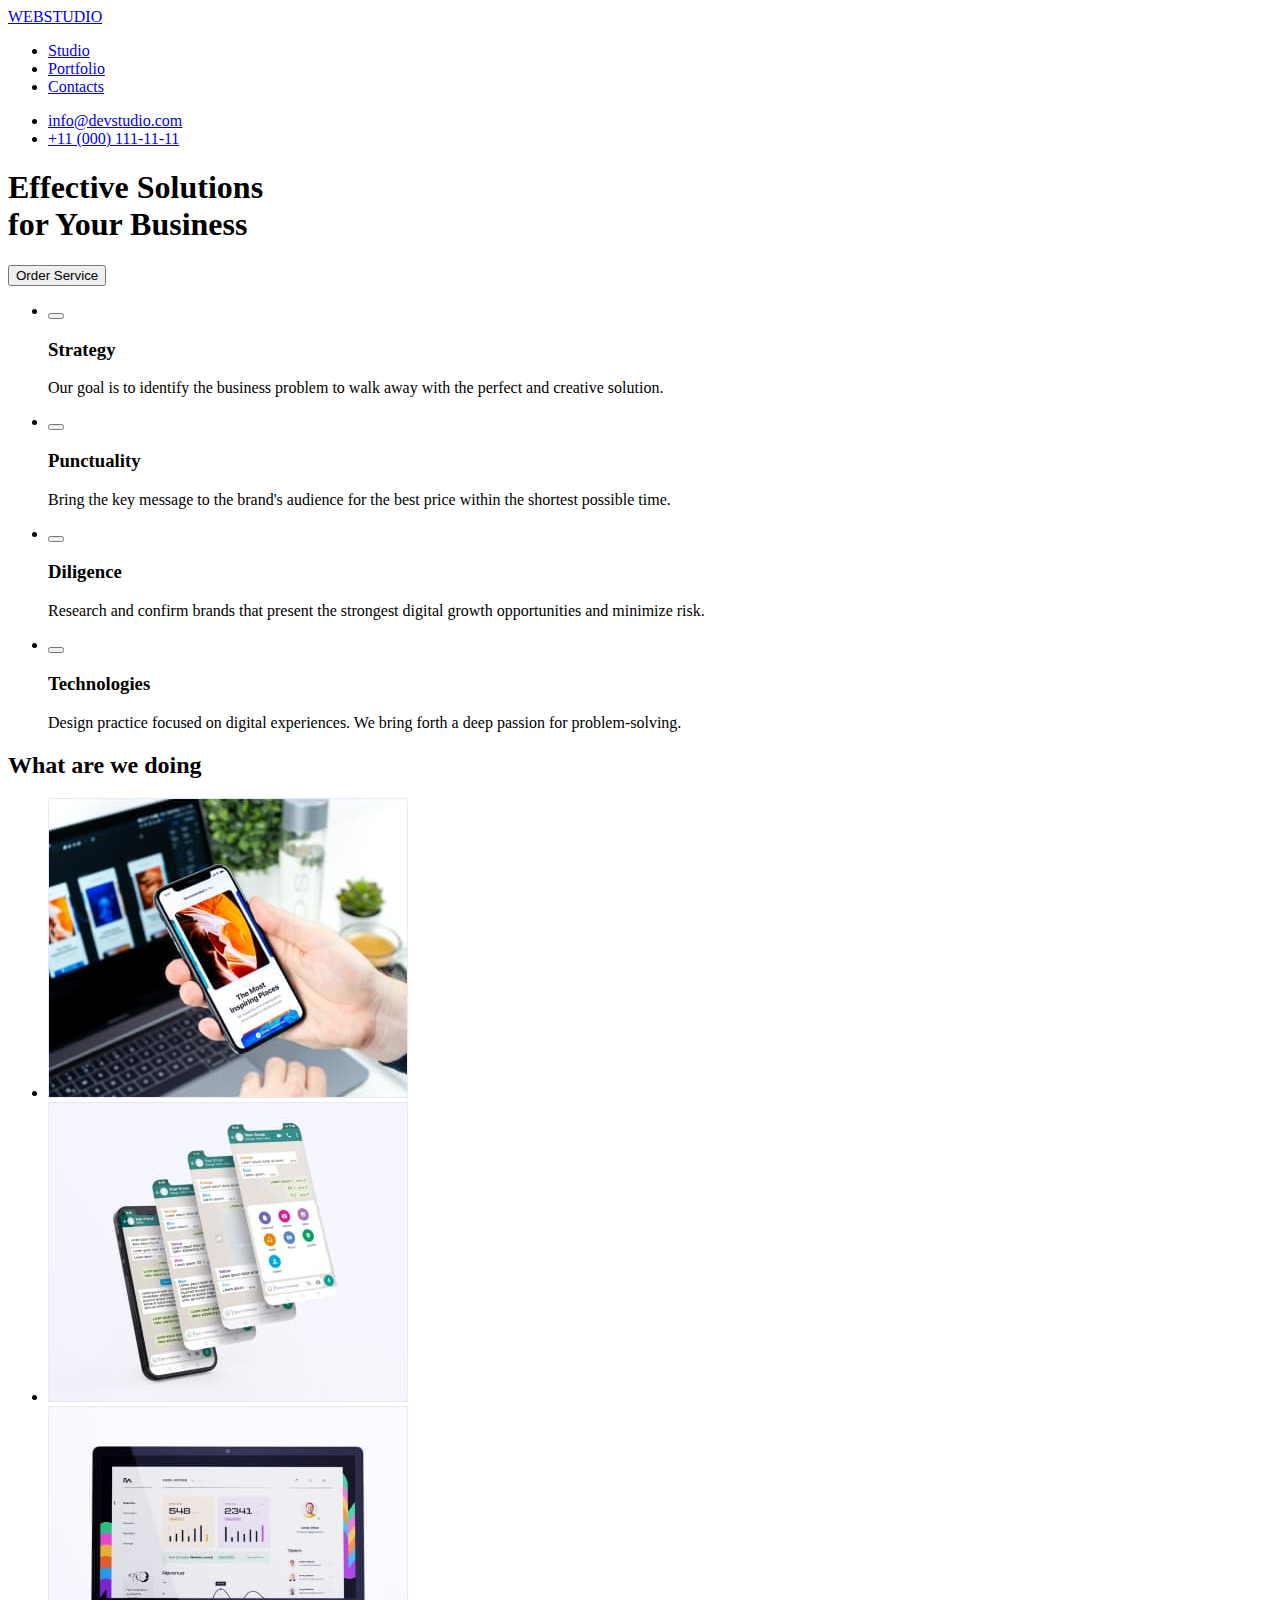
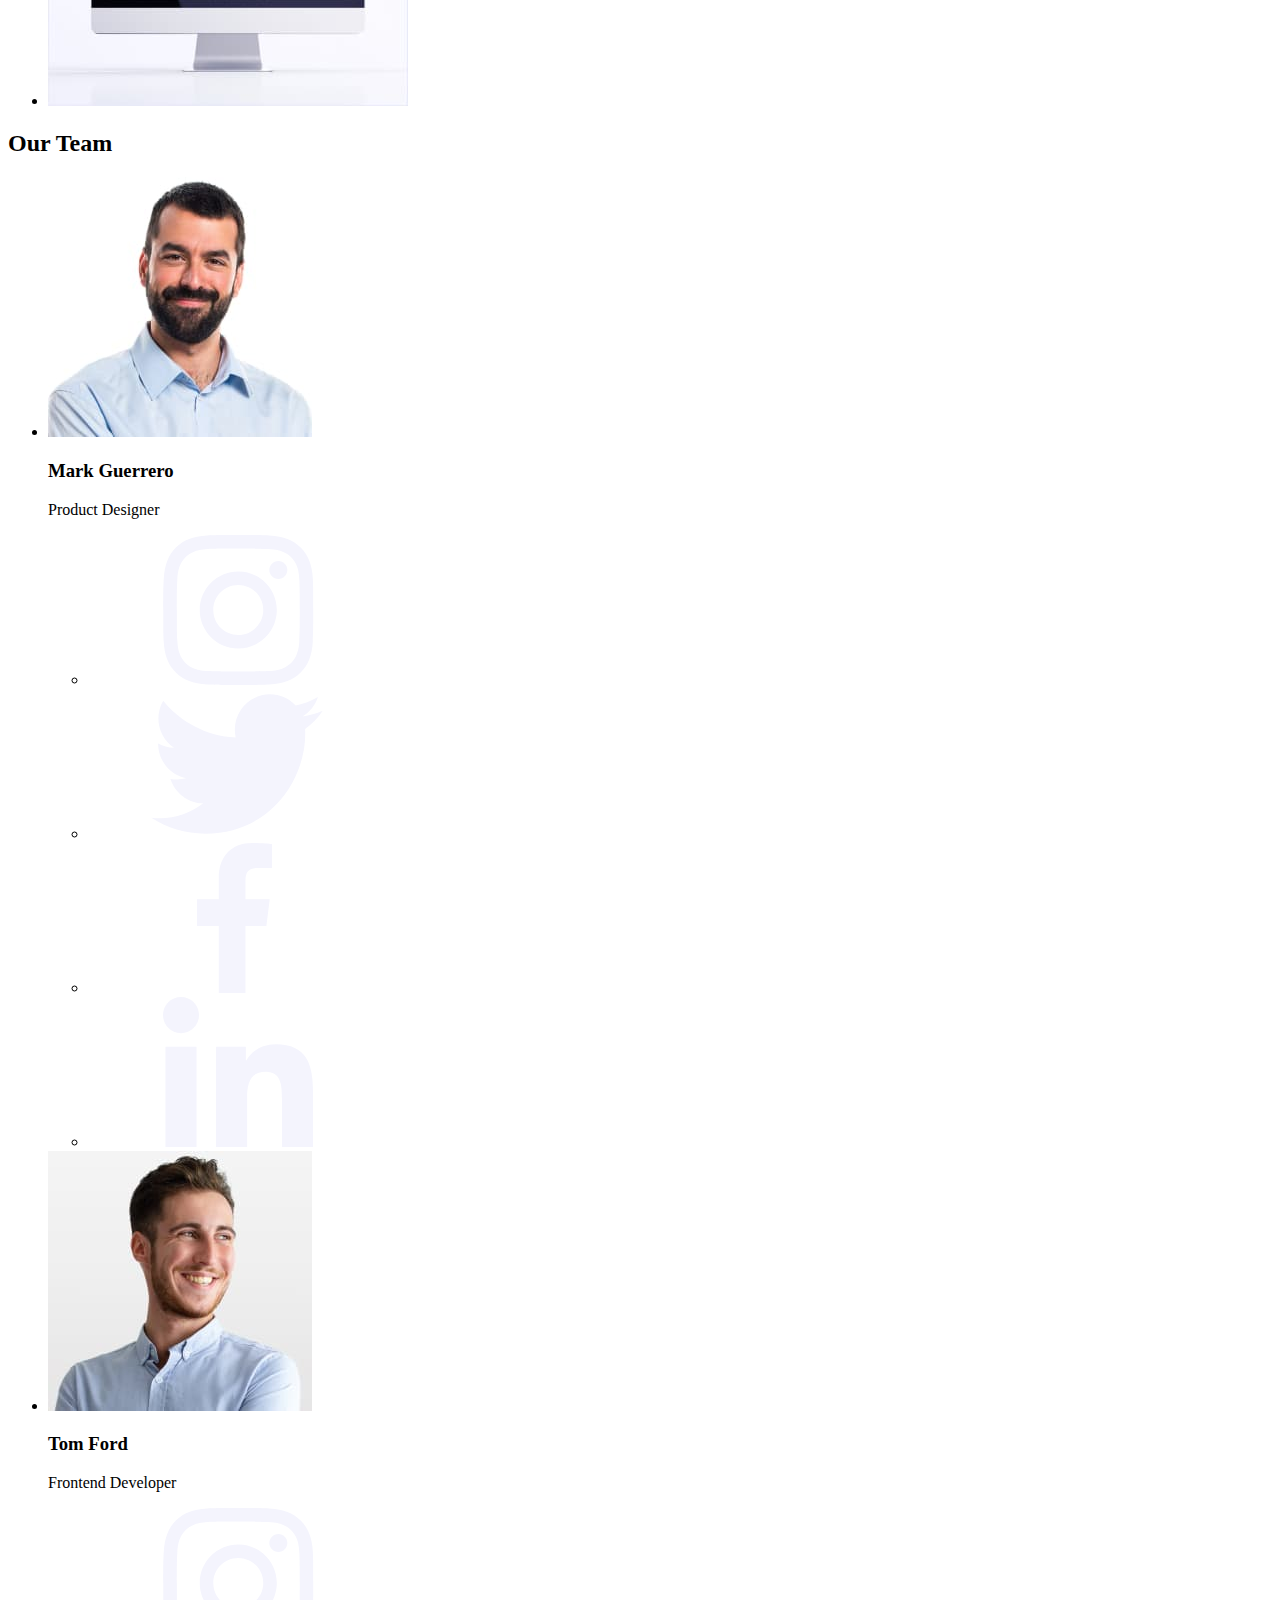
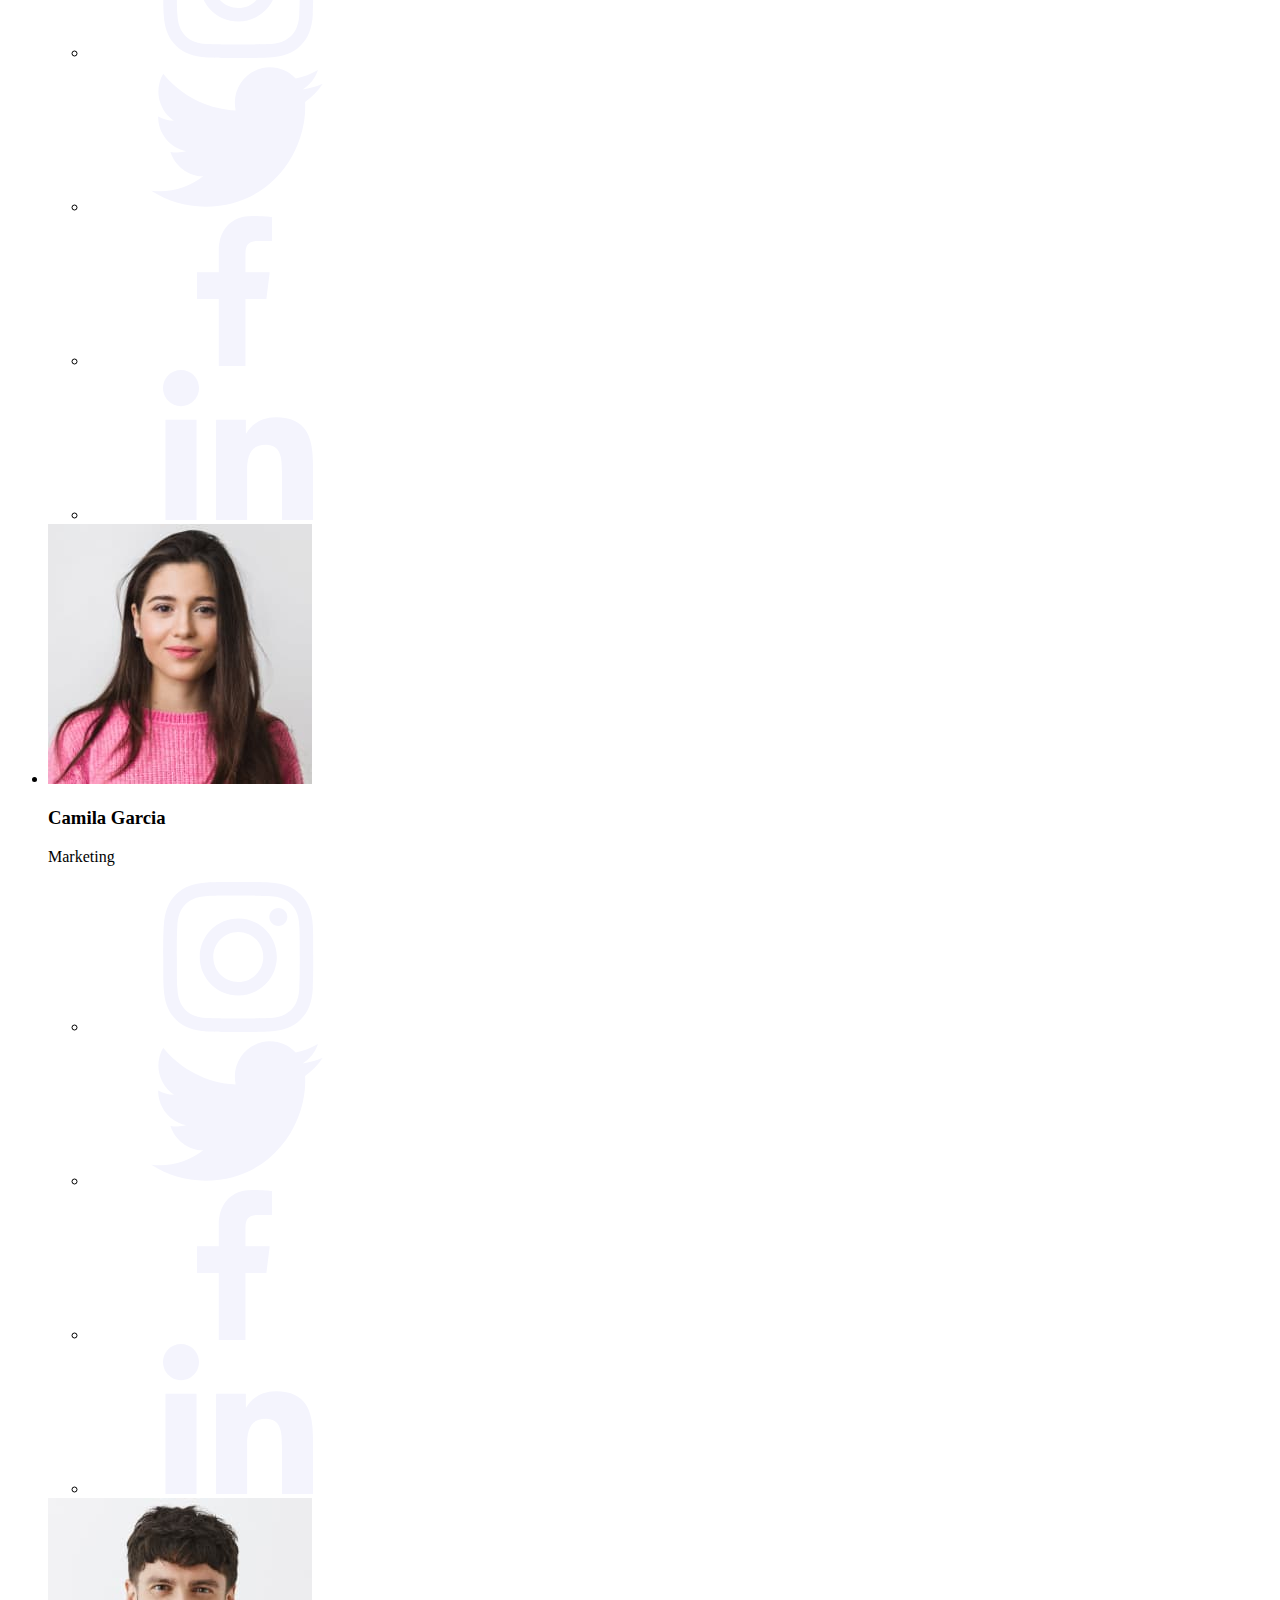
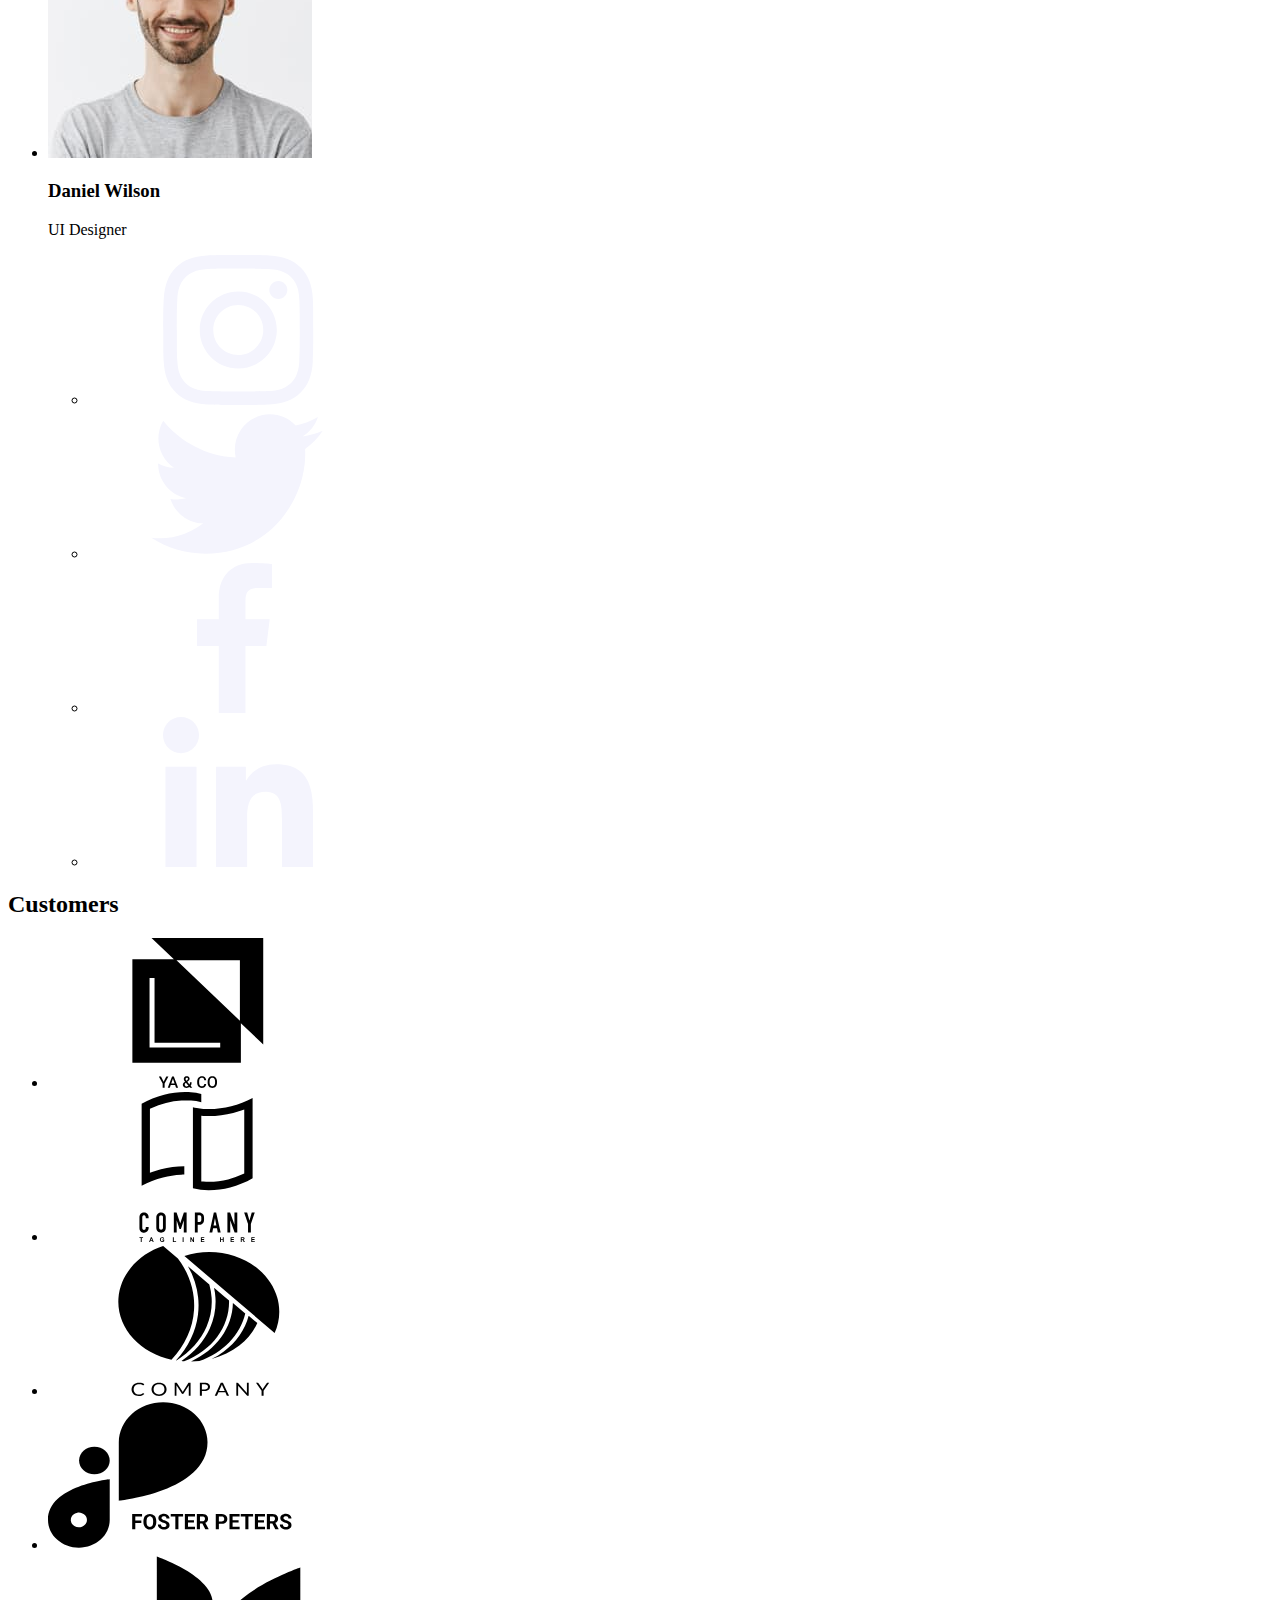
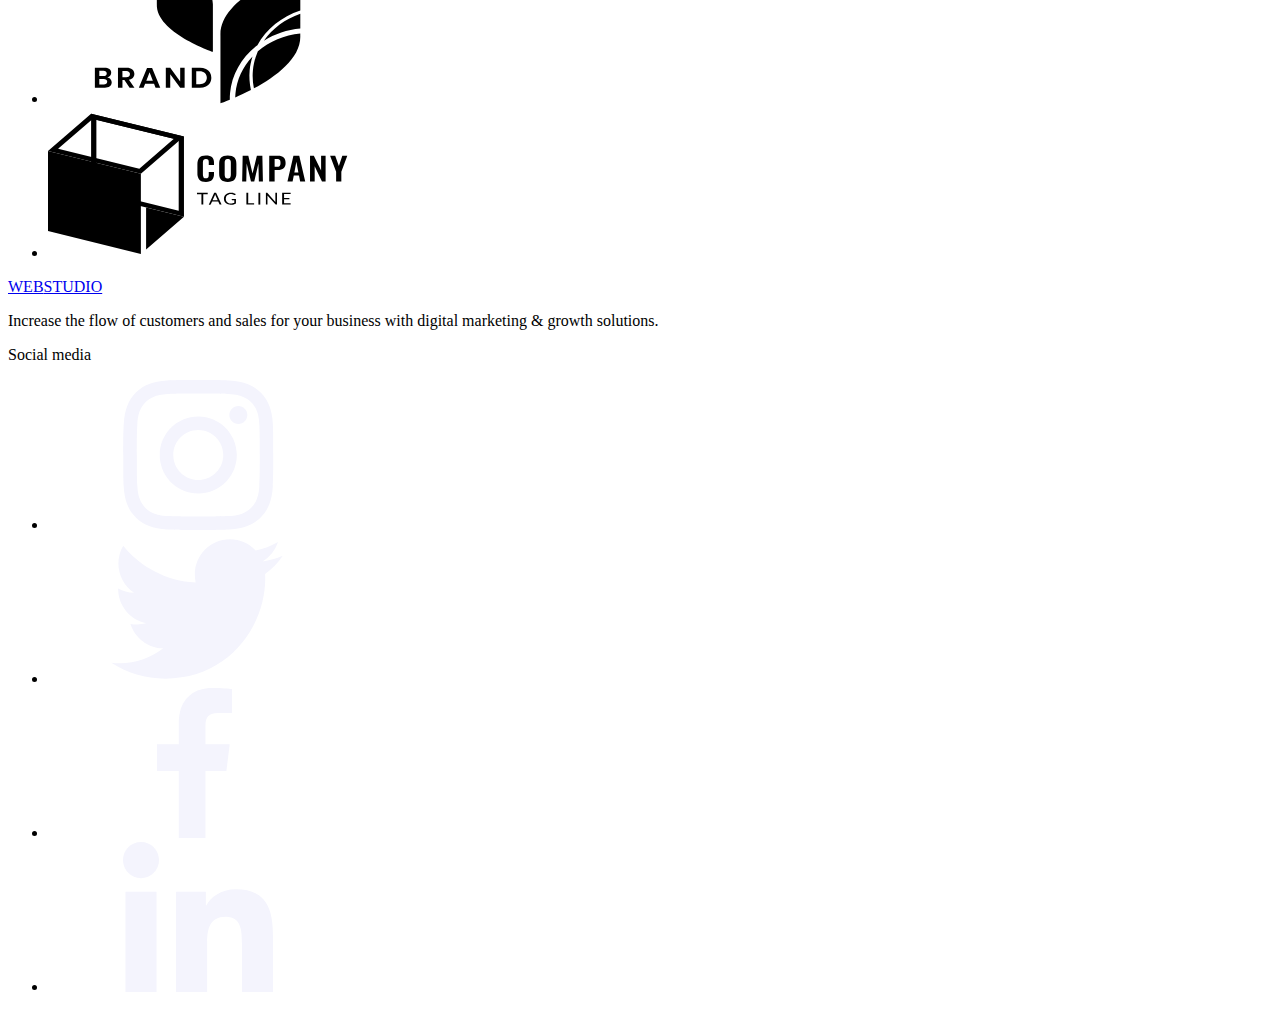
==== index.html @ 1f8fd841 "Update index.html" ====
<!DOCTYPE html>
<html lang="en">

<head>
    <meta charset="UTF-8">
    <meta http-equiv="X-UA-Compatible" content="IE=edge">
    <meta name="viewport" content="width=device-width, initial-scale=1.0">
    <title>homework</title>
    <link rel="stylesheet" href="https://cdnjs.cloudflare.com/ajax/libs/modern-normalize/1.1.0/modern-normalize.min.css"
        integrity="sha512-wpPYUAdjBVSE4KJnH1VR1HeZfpl1ub8YT/NKx4PuQ5NmX2tKuGu6U/JRp5y+Y8XG2tV+wKQpNHVUX03MfMFn9Q=="
        crossorigin="anonymous" referrerpolicy="no-referrer"/>
    <link rel="stylesheet" href="https://fonts.googleapis.com/css2?family=Raleway:wght@800&family=Roboto:wght@400;500&display=swap">
    <link rel="stylesheet" href="./goit-markup-hw-04\goit-markup-hw-04\css">
    <link rel="stylesheet" href="./images/svg/symbol-defs.svg">
</head>

<body class="body">
    <!----------------HEADER---------- -->
    <header class="header">
        <div class="container list">
            <a class="logo" href="./index.html">
                <span class="web">WEB</span><span class="studio">STUDIO</span>
            </a>
            <nav class="nav">
                <ul class="list list-top">
                    <li class="link">
                        <a href="./index.html" class="link-color">Studio</a>
                    </li>
                    <li class="link portfolio">
                        <a href="./portfolio.html" class="link-color">Portfolio</a>
                    </li>
                    <li class="link">
                        <a href="#contact" class="link-color">Contacts</a>
                    </li>
                </ul>
            </nav>
            <ul class="adress-color">
                <li class="adress-style">
                    <a href="mailto:info@devstudio.com" class="adress-link">info@devstudio.com</a>
                </li>
                <li class="adress-style">
                    <a href="tel:+11(000)1111111" class="adress-link">+11 (000) 111-11-11</a>
                </li>
            </ul>
        </div>
    </header>
     <!-- -------------MAIN------------- -->
     <main>
        <!-- -------------HERO---------- -->
        <section class="hero">
            <div class="container">
                <h1 class="main_top">
                    Effective Solutions <br> for Your Business
                </h1>
                <div class="button">
                    <button type="button" class="btn"><div class="btn_text">Order Service</div> </button>
                </div>
            </div>
        </section>
        <section class="container">
            <div class="content">
                <ul class="list list-work">
                    <li class="list-content">
                        <button class="antena"></button>
                        <h3 class="h3">
                            Strategy
                        </h3>
                        <p class="p p-content">
                            Our goal is to identify the business
                            problem to walk away with the perfect and creative solution.
                        </p>
                    </li>
                    <li class="list-content">
                        <button class="clock"></button>
                        <h3 class="h3">
                            Punctuality
                        </h3>
                        <p class="p p-content">
                            Bring the key message to the brand's audience for the best price within the shortest possible time.
                        </p>
                    </li>
                    <li class="list-content">
                        <button class="diagram"></button>
                        <h3 class="h3">
                            Diligence
                        </h3>
                        <p class="p p-content">
                            Research and confirm brands that present the strongest digital growth opportunities and minimize risk.
                        </p>
                    </li>
                    <li class="list-content">
                        <button class="cosmos"></button>
                        <h3 class="h3"> Technologies </h3>
                        <p class="p p-content">
                            Design practice focused on digital experiences. We bring forth a deep passion for problem-solving.
                        </p>
                    </li>
                </ul>
            </div>
        </section>
        <!-- -----------What are we doing---------- -->
        <section class="container">
            <div class="list-info">
                 <div class="info-text">
                    <h2 class="h2">What are we doing</h2>
                 </div>
                <ul class="list list-demo">
                    <li class="demo-foto">
                        <a href="#"><img src="./images/monitor.jpg" alt="screenmonitor" width="360"></a>
                    </li>
                    <li class="demo-foto">
                        <a href="#"><img src="./images/smartfone.jpg" alt="smartfone" width="360"></a>
                    </li>
                    <li class="demo-foto">
                        <a href="#"><img src="./images/notebook.jpg" alt="monitorsmartfone" width="360"></a>
                    </li>
                </ul>
            </div>
        </section>
        <!-- --------------OUR TEAM-------------- -->
        <section class=" bkgr-color-team">
            <div class="container">
                <h2 class="h2">Our Team</h2>
                <ul class="list cards-our-team">
                    <li class="card-set">
                        <img src="./images/img.jpg" alt="Product Designer" width="264">
                        <div class="card-text">
                            <h3 class="h3-team">Mark Guerrero</h3>
                            <p class="p-card">Product Designer</p>
                                <ul class="list list-social">
                                    <li class="border-team"><svg class="list-team"><use href="./images/svg/sprite.svg#icon-instagram-2"></use></svg></li>
                                    <li class="border-team"><svg class="list-team"><use href="./images/svg/sprite.svg#icon-Twitter-1"></use></svg></li>
                                    <li class="border-team"><svg class="list-team"><use href="./images/svg/sprite.svg#icon-Vector"></use></svg></li>
                                    <li class="border-team"><svg class="list-team"><use href="./images/svg/sprite.svg#icon-linkedin-1"></use></svg></li>
                                </ul>
                        </div>
                    </li>
                    <li class="card-set">
                        <img src="./images/img1.jpg" alt="Frontend Developer" width="264">
                        <div class="card-text">
                            <h3 class="h3-team">Tom Ford</h3>
                            <p class="p-card">Frontend Developer</p>
                            <ul class="list list-social">
                                <li class="border-team"><svg class="list-team">
                                        <use href="./images/svg/sprite.svg#icon-instagram-2"></use>
                                    </svg></li>
                                <li class="border-team"><svg class="list-team">
                                        <use href="./images/svg/sprite.svg#icon-Twitter-1"></use>
                                    </svg></li>
                                <li class="border-team"><svg class="list-team">
                                        <use href="./images/svg/sprite.svg#icon-Vector"></use>
                                    </svg></li>
                                <li class="border-team"><svg class="list-team">
                                        <use href="./images/svg/sprite.svg#icon-linkedin-1"></use>
                                    </svg></li>
                            </ul>
                        </div>
                    </li>
                    <li class="card-set">
                        <img src="./images/img2.jpg" alt="Marketing" width="264">
                        <div class="card-text">
                            <h3 class="h3-team">Camila Garcia</h3>
                            <p class="p-card">Marketing</p>
                            <ul class="list list-social">
                                <li class="border-team"><svg class="list-team">
                                        <use href="./images/svg/sprite.svg#icon-instagram-2"></use>
                                    </svg></li>
                                <li class="border-team"><svg class="list-team">
                                        <use href="./images/svg/sprite.svg#icon-Twitter-1"></use>
                                    </svg></li>
                                <li class="border-team"><svg class="list-team">
                                        <use href="./images/svg/sprite.svg#icon-Vector"></use>
                                    </svg></li>
                                <li class="border-team"><svg class="list-team">
                                        <use href="./images/svg/sprite.svg#icon-linkedin-1"></use>
                                    </svg></li>
                            </ul>
                        </div>
                    </li>
                    <li class="card-set">
                        <img src="./images/img3.jpg" alt="UI Designer" width="264">
                        <div class="card-text">
                            <h3 class="h3-team">Daniel Wilson</h3>
                            <p class="p-card">UI Designer</p>
                            <ul class="list list-social">
                                <li class="border-team"><svg class="list-team">
                                        <use href="./images/svg/sprite.svg#icon-instagram-2"></use>
                                    </svg></li>
                                <li class="border-team"><svg class="list-team">
                                        <use href="./images/svg/sprite.svg#icon-Twitter-1"></use>
                                    </svg></li>
                                <li class="border-team"><svg class="list-team">
                                        <use href="./images/svg/sprite.svg#icon-Vector"></use>
                                    </svg></li>
                                <li class="border-team"><svg class="list-team">
                                        <use href="./images/svg/sprite.svg#icon-linkedin-1"></use>
                                    </svg></li>
                            </ul>
                        </div>
                    </li>
                </ul>
            </div>
        </section>
        <!-- -------customers---------- -->
        <section class="container">
            <div class="customers">
                <h2 class="h2">Customers</h2>
                <ul class="list client-list">
                    <li class="border">
                        <svg class="list-compani">
                            <use href="./images/svg/sprite.svg#icon-ya-co"></use>
                        </svg>
                    </li>
                    <li class="border">
                        <svg class="list-compani">
                            <use href="./images/svg/sprite.svg#icon-compani-3"></use>
                        </svg>
                    </li>
                    <li class="border">
                        <svg class="list-compani">
                            <use href="./images/svg/sprite.svg#icon-compani-2"></use>
                        </svg>
                    </li>
                    <li class="border">
                        <svg class="list-compani">
                            <use href="./images/svg/sprite.svg#icon-foster"></use>
                        </svg>
                    </li>
                    <li class="border">
                        <svg class="list-compani">
                            <use href="./images/svg/sprite.svg#icon-brand"></use>
                        </svg>
                    </li>
                    <li class="border">
                        <svg class="list-compani">
                            <use href="./images/svg/sprite.svg#icon-compani"></use>
                        </svg>
                    </li>
                </ul>
            </div>
        </section>
     </main>
     <!-- ----------FOOTER---------- -->
    <footer class="bkgr_color">
        <div class="container footer-item">
            <div class="footer-position">
                <a class="logo-footer" href="./index.html">
                    <span class="web">WEB</span><span class="studio-footer-color">STUDIO</span>
                </a>
                <p class="footer-text">
                    Increase the flow of customers and sales for your business with digital marketing & growth solutions.
                </p>
            </div>
            <div class="list-social-footer">
                <p class="footer">Social media</p>
                <ul id="contact" class="list list-footer">
                    <li class="border-team-footer"><svg class="list-team-footer">
                            <use href="./images/svg/sprite.svg#icon-instagram-2"></use>
                        </svg></li>
                    <li class="border-team-footer"><svg class="list-team-footer">
                            <use href="./images/svg/sprite.svg#icon-Twitter-1"></use>
                        </svg></li>
                    <li class="border-team-footer"><svg class="list-team-footer">
                            <use href="./images/svg/sprite.svg#icon-Vector"></use>
                        </svg></li>
                    <li class="border-team-footer"><svg class="list-team-footer">
                            <use href="./images/svg/sprite.svg#icon-linkedin-1"></use>
                        </svg></li>
                </ul>
            </div>
        </div>
    </footer>
</body>
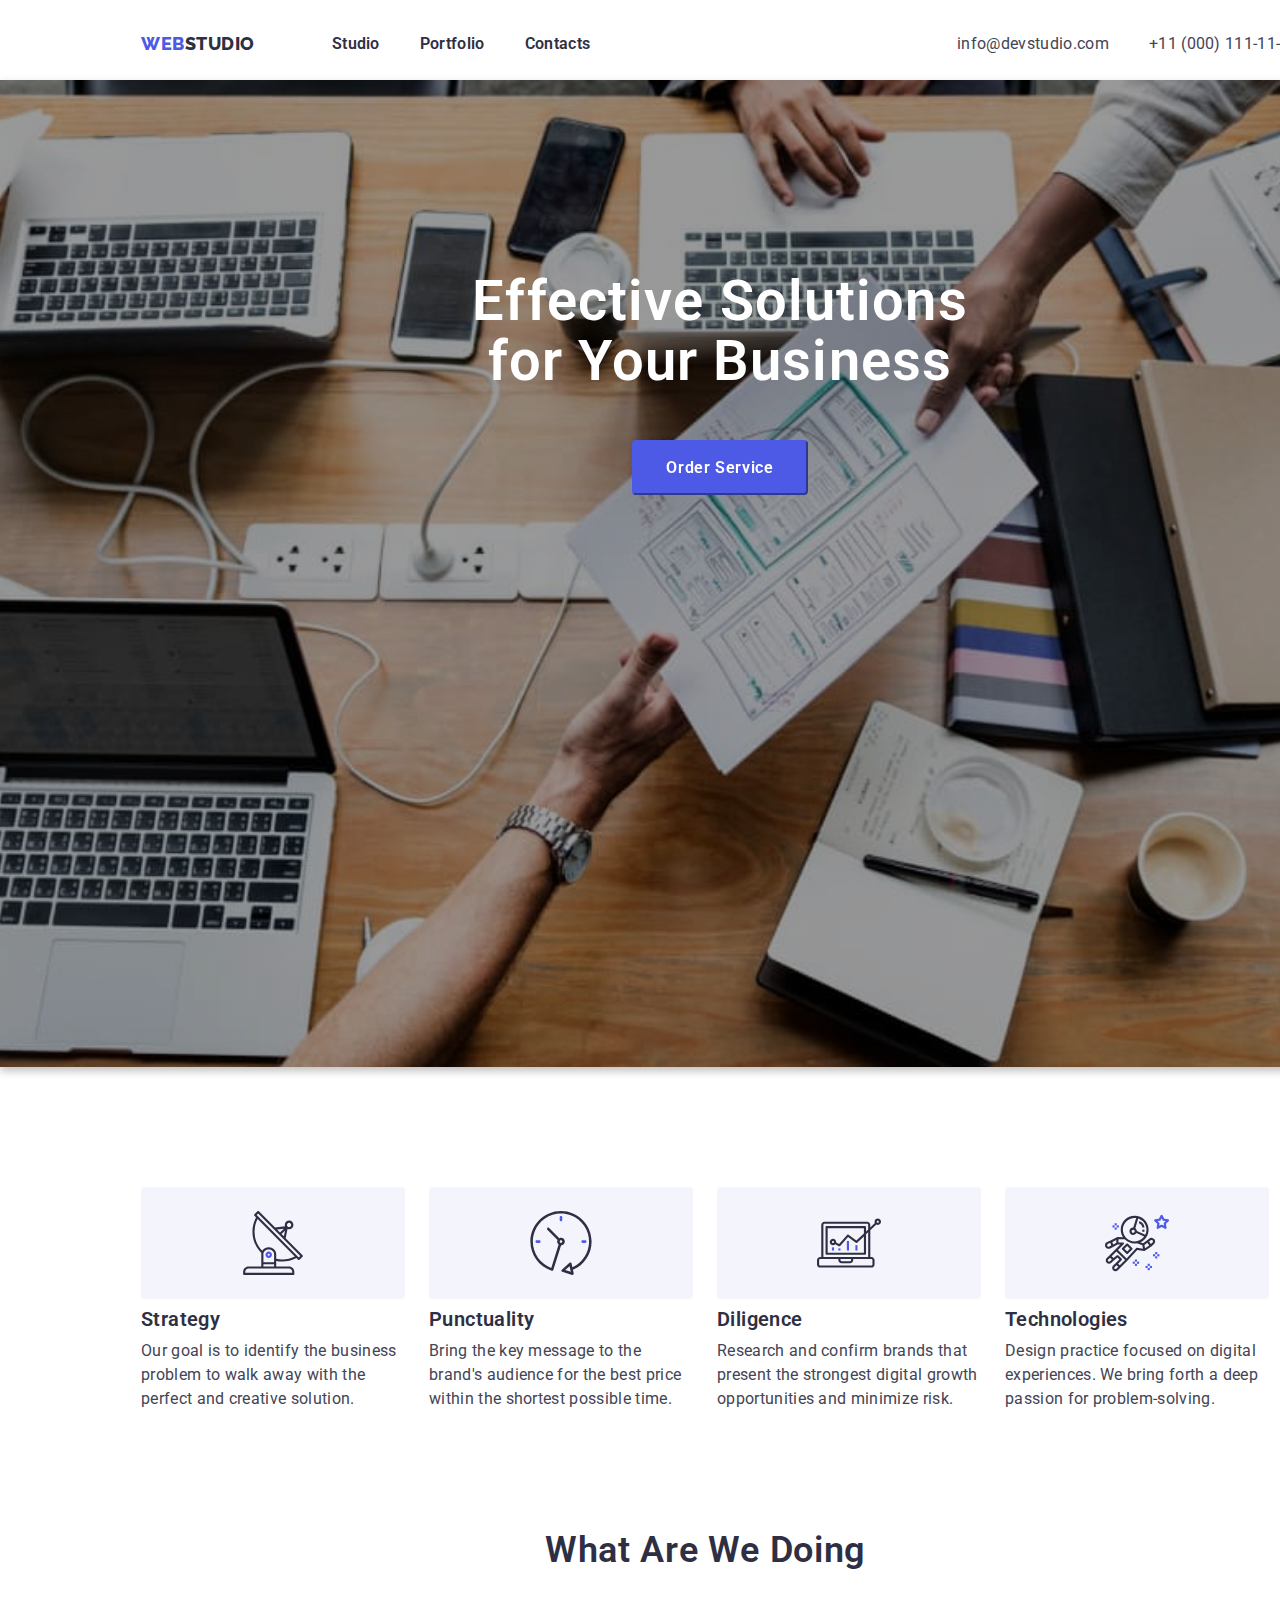
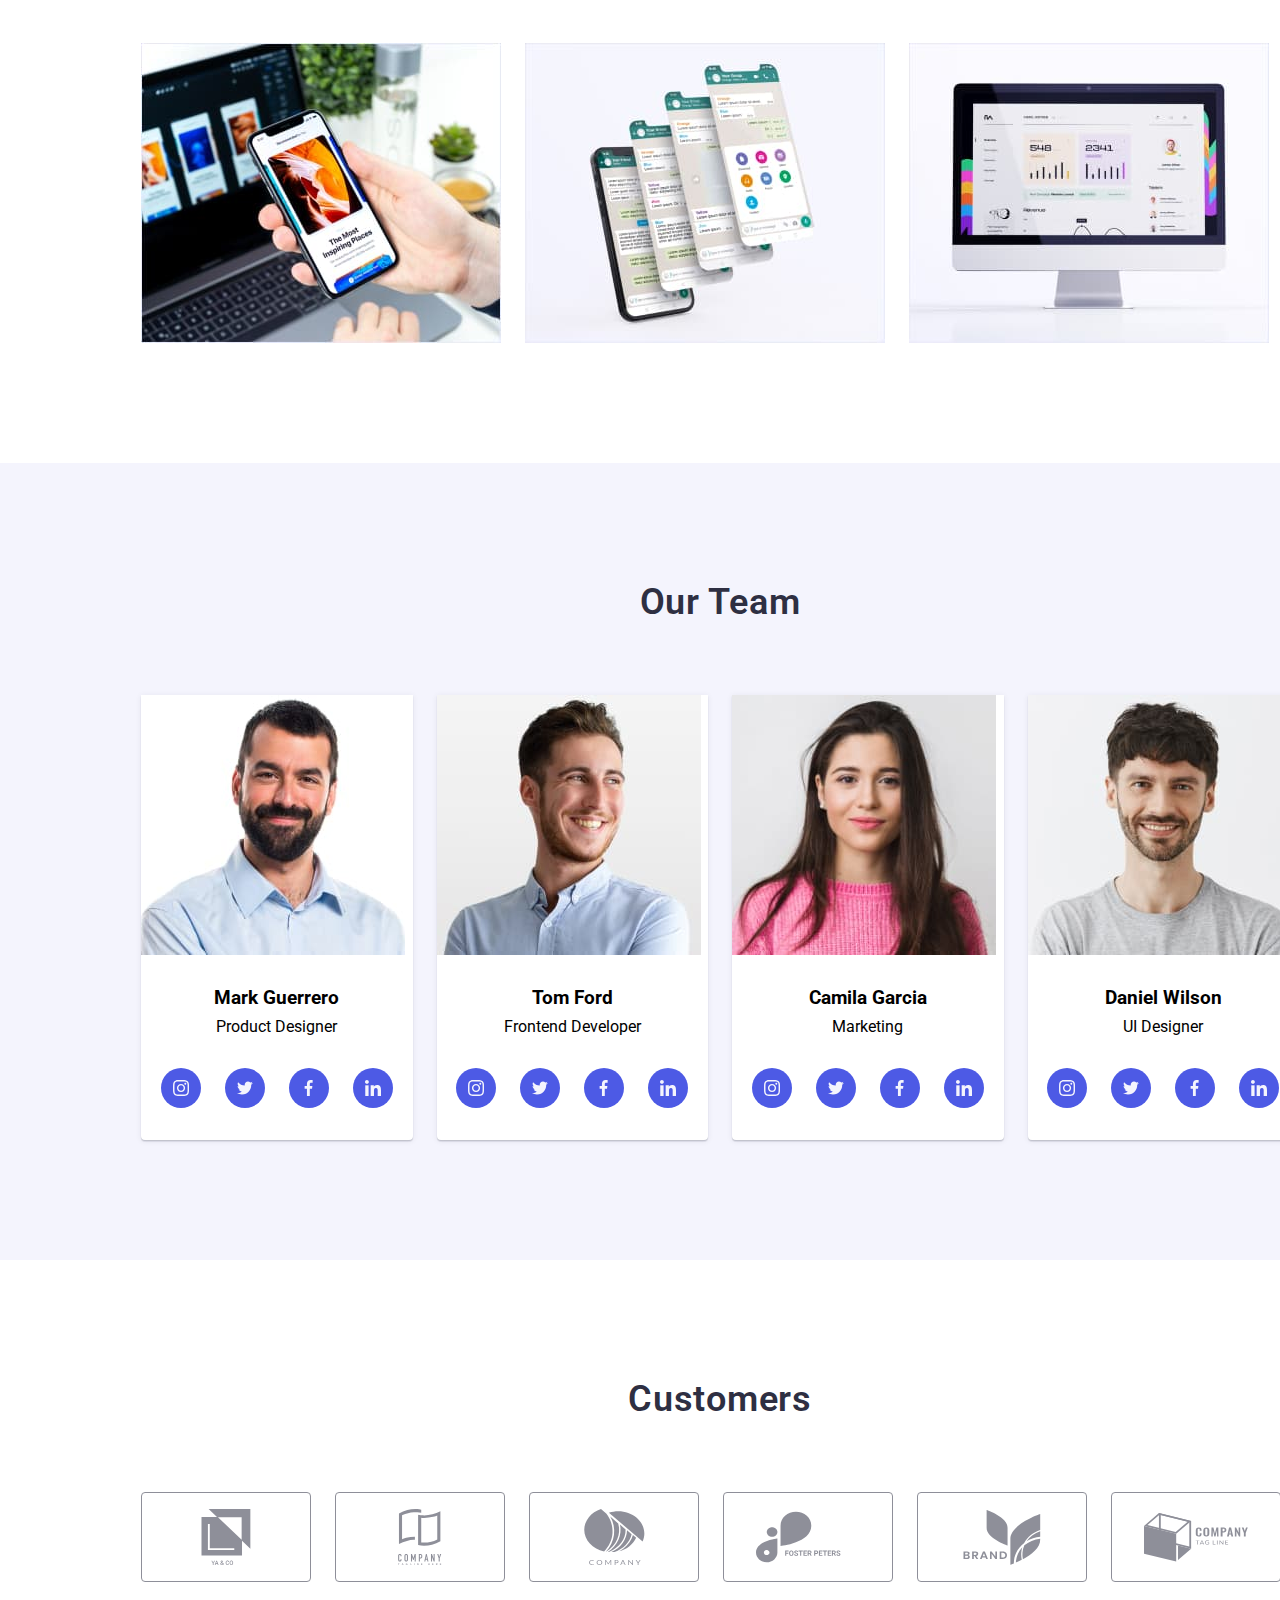
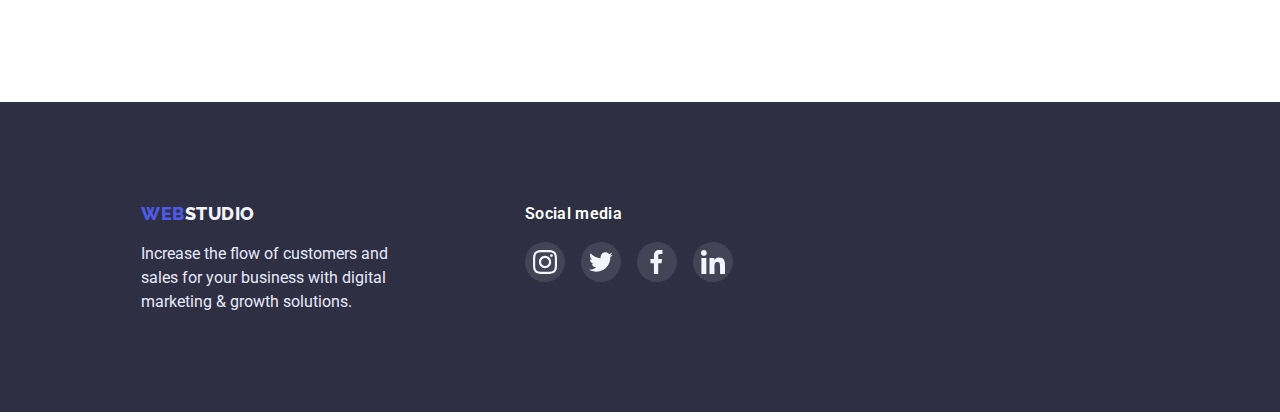
==== commit 47526ed6: "Update index.html" ====
--- a/index.html
+++ b/index.html
@@ -10,7 +10,7 @@
         integrity="sha512-wpPYUAdjBVSE4KJnH1VR1HeZfpl1ub8YT/NKx4PuQ5NmX2tKuGu6U/JRp5y+Y8XG2tV+wKQpNHVUX03MfMFn9Q=="
         crossorigin="anonymous" referrerpolicy="no-referrer"/>
     <link rel="stylesheet" href="https://fonts.googleapis.com/css2?family=Raleway:wght@800&family=Roboto:wght@400;500&display=swap">
-    <link rel="stylesheet" href="./goit-markup-hw-04\goit-markup-hw-04\css">
+    <link rel="stylesheet" href="./CSS/styles.css">
     <link rel="stylesheet" href="./images/svg/symbol-defs.svg">
 </head>
 
--- a/CSS/styles.css
+++ b/CSS/styles.css
@@ -0,0 +1,506 @@
+*,
+*::after
+*::before{
+        box-sizing: border-box;
+        margin: 0;
+        padding: 0;
+}
+img{
+        display: block;
+        max-width: 100%;
+        margin-bottom: 32px;
+}
+
+:root{
+        --card-set-gap-top: 61px;
+        --card-set-gap-left: 24px;
+}
+
+
+.body {
+        font-family: Roboto, sans-serif;
+        width: 1440px;
+        margin-left: auto;
+        margin-right: auto;
+}
+
+.body-portfolio{
+        font-family: Roboto, sans-serif;
+        width: 1440px;
+        margin-left: auto;
+        margin-right: auto;
+}
+
+
+
+/* ---------FOR BOTH--------- */
+.list{
+        list-style: none;
+        display: flex;
+        margin: 0px;
+        padding: 0px;
+}
+.container {
+        width: 1158px;
+        margin: auto;
+        padding-left: 15px;
+        padding-right: 15px;
+}
+.list-top{
+        align-items:flex-start;
+        padding: 0px;
+}
+.list-top .link +.link{
+        margin-left: 40px;
+}
+.h2 {
+        font-weight: 600;
+        font-size: 36px;
+        line-height: 1.11;
+        color: #2E2F42;
+        letter-spacing: 0.02em;
+        margin: 0px;
+        text-transform: capitalize;
+}
+
+.h3 {
+        font-weight: 600;
+        font-size: 20px;
+        line-height: 1.2;
+        color: #2E2F42;
+        letter-spacing: 0.02em;
+        margin-bottom: 8px;
+        margin-top: 0px;
+}
+
+.p {
+        font-size: 16px;
+        line-height: 1.5;
+        color: #434455;
+        letter-spacing: 0.02em;
+        margin: 0px;
+}
+
+
+/* ----------HEADER--------- */
+.header {
+        background: #FFFFFF;
+        padding: 156px,24px;
+        width: 1440px;
+        height: 72px;
+}
+
+.logo {
+        font-family: 'Raleway';
+        font-weight: 800;
+        font-size: 18px;
+        line-height: 1.33;
+        text-decoration:none;
+        letter-spacing: 0.03em;
+        margin-left: 0px;
+        margin-right: 0px;
+        margin-top: 24px;
+        margin-bottom: 24px;
+}
+
+.web {
+        color: #4D5AE5;
+        text-transform: uppercase;
+}
+
+.studio {
+        color: #2E2F42;
+}
+.nav {
+        margin-top: 24px;
+        margin-bottom: 24px;
+        margin-left: 77px;
+
+        
+}
+.link{
+        font-weight: 600;
+        font-size: 16px;
+        line-height: 1.5;
+        letter-spacing: 0.02em;
+}
+
+.link-color {
+        color: #2E2F42;
+        text-decoration: none;
+}
+.link :hover {
+        color: #434455;
+}
+.link :focus {
+        color: #434455;
+}
+.link :active {
+        color: #4D5AE5;
+}
+
+.adress-style {
+        list-style: none;
+}
+.adress-color .adress-style +.adress-style{
+        margin-left: 40px;
+}
+
+.adress-color{
+        display: flex;
+        margin-top: 24px;
+        margin-bottom: 24px;
+        margin-left: auto;
+        height: 24px;
+        padding: 0px;
+}
+.adress-color :hover {
+        color: #4D5AE5;
+}
+.adress-color :focus{
+        color: #4D5AE5;
+}
+.adress-link{
+        text-decoration: none;
+        font-size: 16px;
+        line-height: 1.5;
+        color: #434455;
+        letter-spacing: 0.02em;
+}
+
+/* --------------HERO----------- */
+.hero { 
+        filter: drop-shadow(0px 4px 4px rgba(0, 0, 0, 0.25));
+        background-color:#2E2F42;
+        background-image: linear-gradient(to right,
+        rgba(0,0,0,0.4),
+        rgba(0,0,0,0.4)),
+        url("../images/people-office.jpg");
+        padding-top: 192px;
+        padding-bottom: 192px;
+        margin-top: 0px;
+        max-width: 1440px;
+        height: 603px;
+        background-position: center;
+        background-size: cover;
+        margin-left: auto;
+        margin-right: auto;
+ }       
+
+.main_top {
+        font-weight: 600;
+        font-size: 56px;
+        line-height: 1.07;
+        color: #FFFFFF;
+        letter-spacing: 0.02em;
+        box-sizing: border-box;
+        text-align: center;
+        margin-bottom: 48px;
+        margin-top: 0px;
+        
+}
+/* ---------BUTTON----------- */
+.button{
+        box-sizing: border-box;
+        text-align: center;
+}
+.btn {  
+        cursor: pointer;
+        background: #4D5AE5;
+        padding: 16px 32px;
+        list-style: none;
+        font-family: 'Roboto';
+        font-weight: 600;
+        font-size: 16px;
+        line-height: 1.2;
+        color: #FFFFFF;
+        letter-spacing: 0.04em;
+        border-radius: 4px;
+        border-color: #4D5AE5;
+}
+.btn:hover{
+        background: #4D5AE5;
+        box-shadow: 0px 4px 4px rgba(0, 0, 0, 0.15);
+}
+.btn:active{
+        background-color:  #404BBF;
+}
+/* -------------CONTENT------------- */
+
+/* -----------What are we doing---------- */
+.smartfone{
+        margin-right: 24px;
+        margin-left: 24px;
+}
+.list-work{
+        width: 1128px;
+        height: 224px;
+}
+.content{
+        padding-top: 120px;
+}
+.list-content button {
+        display: block;
+        width: 264px;
+        height: 112px;
+        padding: 0px;
+        border: none;
+        background-repeat: no-repeat;
+        cursor: pointer;
+        background-position: center;
+        background-color:  #F4F4FD;
+        border-radius: 4px;
+        margin-bottom: 8px;
+}
+.cosmos{
+        background-image: url(../images/svg/cosmos.svg);
+}
+.antena{
+        background-image: url(../images/svg/antenna\.svg);
+}
+.clock{
+        background-image: url(../images/svg/clock.svg);
+}
+.diagram {
+        background-image: url(../images/svg/diagram.svg);
+}
+
+.list-work .list-content +.list-content{
+        margin-left: 24px;
+}
+
+.list-info{
+        width: 1128px;
+        padding-top: 120px;
+}
+.info-text{
+        text-align: center;
+}
+.list-demo .demo-foto +.demo-foto{
+        margin-left: 24px;
+}
+.list-demo{
+        height: 300px;
+}
+
+/* ------------OUR TEAM---------- */
+.bkgr-color-team {
+        background: #F4F4FD;
+        margin-top: 120px;
+        width: 1440px;
+        padding-top: 120px;
+        padding-bottom: 120px;
+}
+.card-text::after{
+        margin-top: 32px;
+        margin-bottom: 32px;
+}
+
+.cards-our-team > .card-set{
+        flex-basis: calc(100% / 4);
+        margin-left: 24px;
+        background-color: #FFFFFF;
+        box-shadow: 0px 1px 6px rgba(46, 47, 66, 0.08), 0px 1px 1px rgba(46, 47, 66, 0.16), 0px 2px 1px rgba(46, 47, 66, 0.08);
+        border-radius: 0px 0px 4px 4px;
+}
+.cards-our-team{
+        margin-left: -24px;
+}
+.h2{
+        text-align: center;
+        margin-bottom: 72px;
+}
+.h3-team{
+        text-align: center;
+
+        margin: 0px;
+        margin-bottom: 8px;
+}
+        
+.p-card{
+        text-align: center;
+        margin: 0px;
+        margin-bottom: 32px;
+}
+.list-team{
+        width: 16px;
+        height: 16px;
+        margin: 12px;
+}
+.border-team{
+        border-radius: 100%;
+        width: 40px;
+        height: 40px;
+        text-align: center;
+        background-color: #4D5AE5;
+}
+.list-social{
+        justify-content: center;
+        margin: 32px 16px;
+        cursor: pointer;
+}
+.list-social .border-team +.border-team{
+        margin-left: 24px;
+}
+/* ------------customers------- */
+.customers{
+        margin-top: 120px;
+        margin-bottom: 120px;
+}
+.client-list{
+        margin-left: -24px;
+}
+.client-list li{
+        display: block;
+        width: 168px;
+        height: 88px;
+        padding: 0px;
+        background-repeat: no-repeat;
+        cursor: pointer;
+        background-position: center;
+        border: 1px solid #8E8F99;
+        border-radius: 4px;
+        flex-wrap: wrap;
+        margin-left: var(--card-set-gap-left); 
+}
+.list-compani:hover{
+        fill: #4D5AE5;
+}
+.border:hover{
+        border: 1px solid #4D5AE5;
+}
+.list-compani {
+        width: 104px;
+        height: 56px;
+        margin-top: 16px;
+        margin-left: 32px;
+        fill:#8E8F99;
+}
+
+/* --------FOOTER-------- */
+.studio-footer-color {
+        color: #F4F4FD;
+}
+.logo-footer{
+        font-family: 'Raleway';
+        font-weight: 800;
+        font-size: 18px;
+        line-height: 1.33;
+        text-decoration: none;
+        letter-spacing: 0.03em;
+        margin-left: 0px;
+}
+.footer-text {
+        height: 72px;
+        width: 264px;
+        font-size: 16px;
+        line-height: 1.5;
+        color: #E7E9FC;
+}
+.bkgr_color {
+        background: #2E2F42;
+        height: 310px;
+        width: 1440px;
+}
+
+.footer-position{
+        width: 264px;
+        margin-top: 100px;
+}
+.footer{
+        color: #FFFFFF;
+        margin-bottom: 16px;
+        margin-top: 0px;
+        font-family: 'Roboto';
+        font-style: normal;
+        font-weight: 600;
+        font-size: 16px;
+        line-height: 1.5;
+        letter-spacing: 0.02em;
+}
+.border-team-footer{
+        fill:  #F4F4FD;
+        width: 40px;
+        height: 40px;
+        border-radius: 100%;
+        background: rgba(255, 255, 255, 0.1);
+        cursor: pointer;
+}
+.border-team-footer:hover{
+        background: #31D0AA;
+}
+.list-social-footer{
+        margin-top: 100px;
+        margin-left: 120px;
+}
+.footer-item{
+        display: flex;
+}
+.list-footer .border-team-footer +.border-team-footer{
+        margin-left: 16px;
+}
+.list-team-footer{
+        width: 24px;
+        height: 24px;
+        margin: 8px;
+}
+/* -----------PORTFOLIO---------- */
+
+.text-btn {
+        font-weight: 600;
+        font-size: 16px;
+        line-height: 1.5;
+        color: #4D5AE5;
+        background: #F4F4FD;
+        padding: 4px 8px;
+        cursor: pointer;
+        letter-spacing: 0.04em;
+        padding: 8px 16px;
+        border: 1px solid #E7E9FC;
+        border-radius: 4px;
+}
+.list-button .item +.item {
+        margin-left: 24px;
+}
+.list-button{
+        justify-content: center;
+        padding-top: 61px;
+        padding-bottom: 138px;
+}
+.list-button :hover{
+        box-shadow: 0px 3px 1px rgba(0, 0, 0, 0.1), 0px 2px 1px rgba(0, 0, 0, 0.08), 0px 2px 2px rgba(0, 0, 0, 0.12);
+        border-radius: 4px;
+}
+.list-button :focus{
+        box-shadow: 0px 3px 1px rgba(0, 0, 0, 0.1), 0px 2px 1px rgba(0, 0, 0, 0.08), 0px 2px 2px rgba(0, 0, 0, 0.12);
+        border-radius: 4px;
+}
+.list-foto > .item-foto{
+        flex-basis: calc(100% / 3) -24px;
+        margin-left: var(--card-set-gap-left);
+        margin-top: var(--card-set-gap-top);
+        box-shadow: 0px 1px 6px rgba(46, 47, 66, 0.08);
+}
+.list-foto{
+        flex-wrap: wrap;
+        margin-top: calc(-1* var(--card-set-gap-top));
+        margin-left: calc(-1* var(--card-set-gap-left));
+        margin-bottom: 61px;}
+.card-content {
+        margin-top: 32px;
+        margin-bottom: 32px;
+        padding-left: 16px;
+}
+.text-btn:active{
+        background: #4D5AE5;
+        color: #E7E9FC;
+}
+.actions{
+        display: flex;
+        margin: 0px;
+        padding: 0px;
+        list-style: none;
+        outline: 1px solid black;
+}
+
+        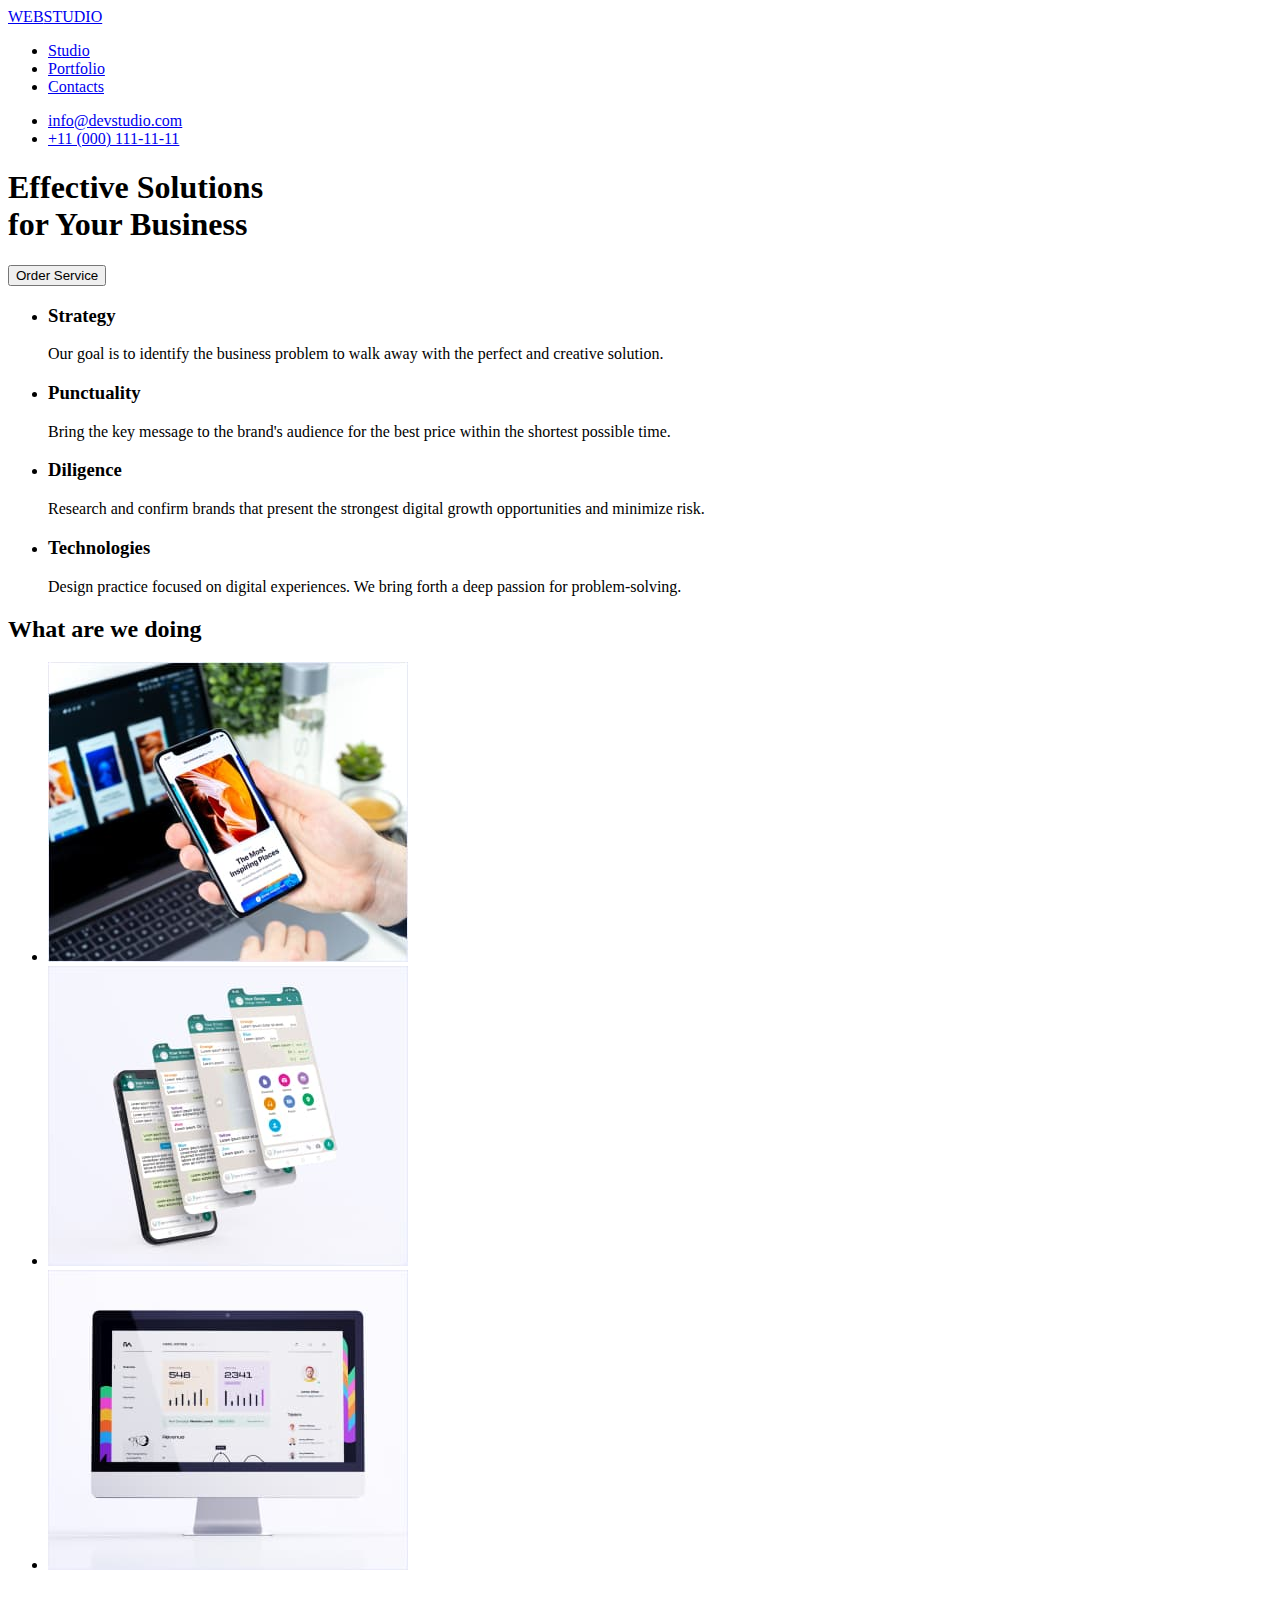
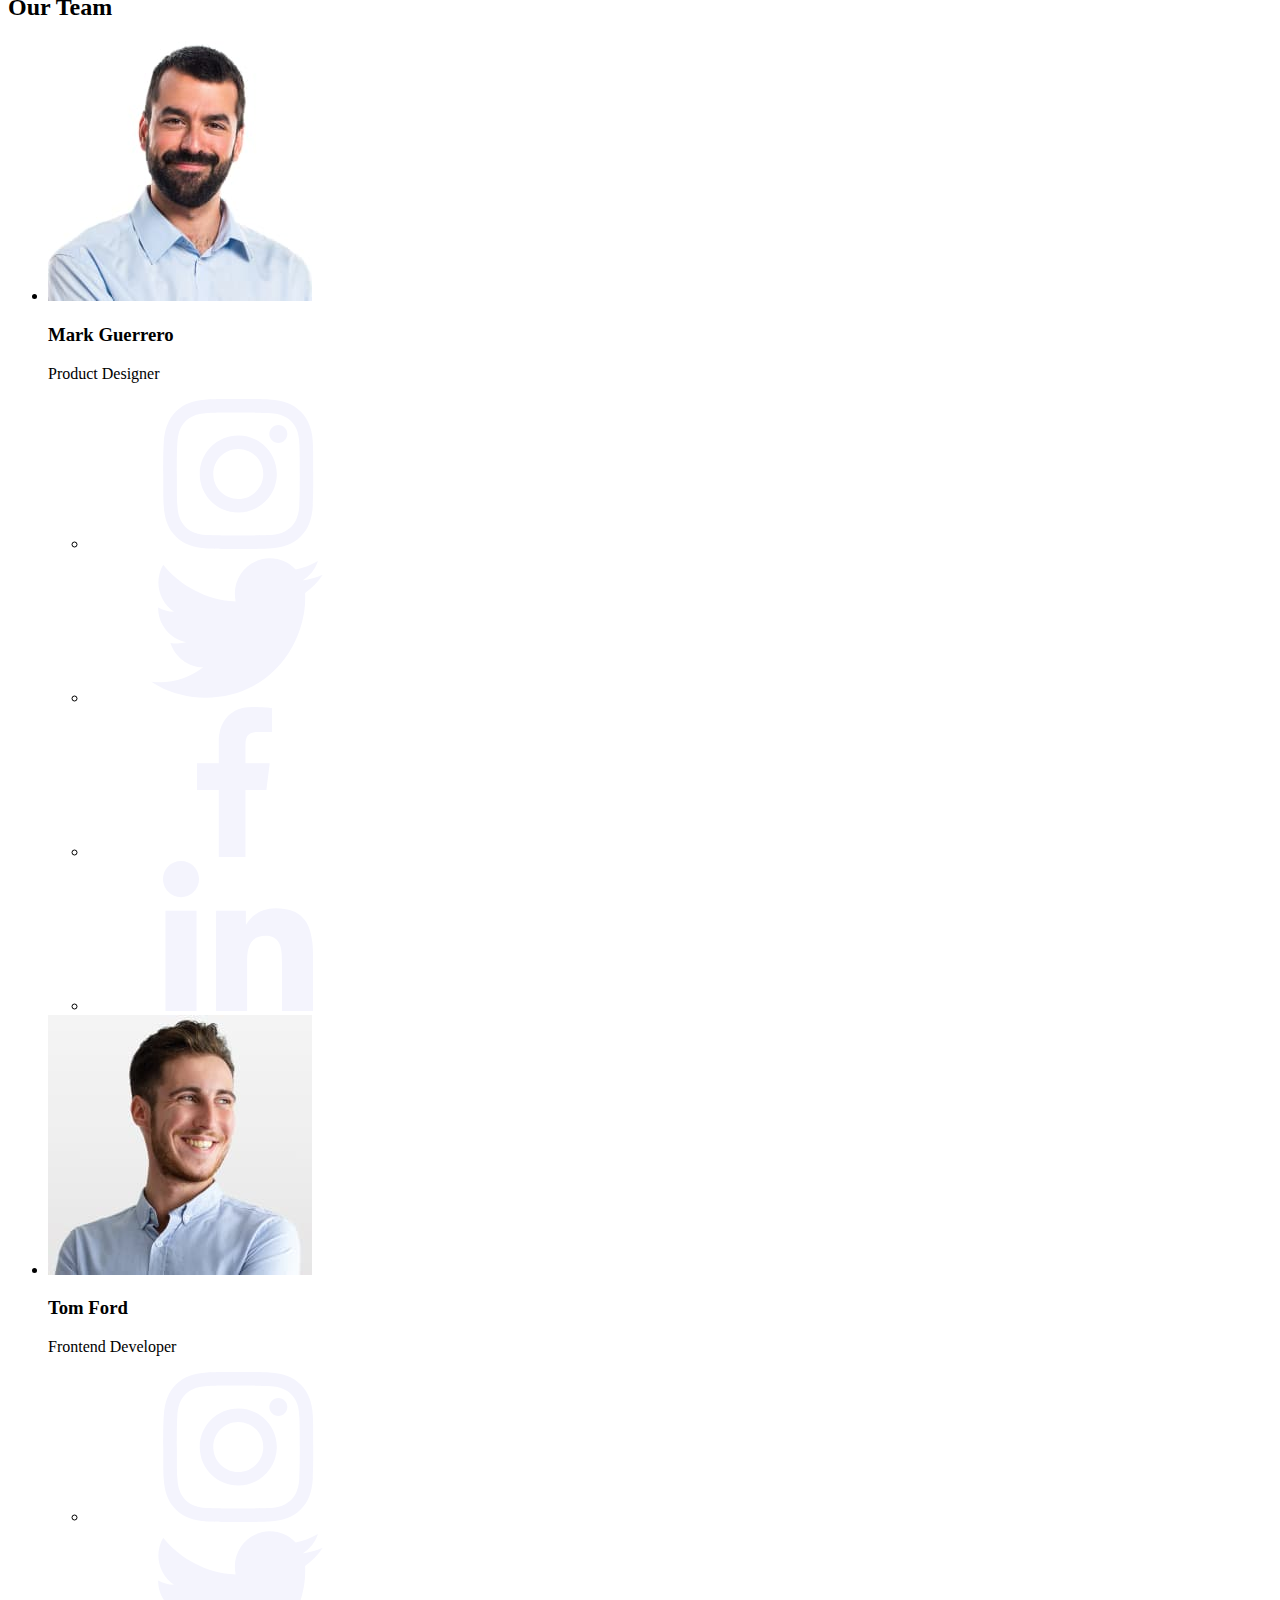
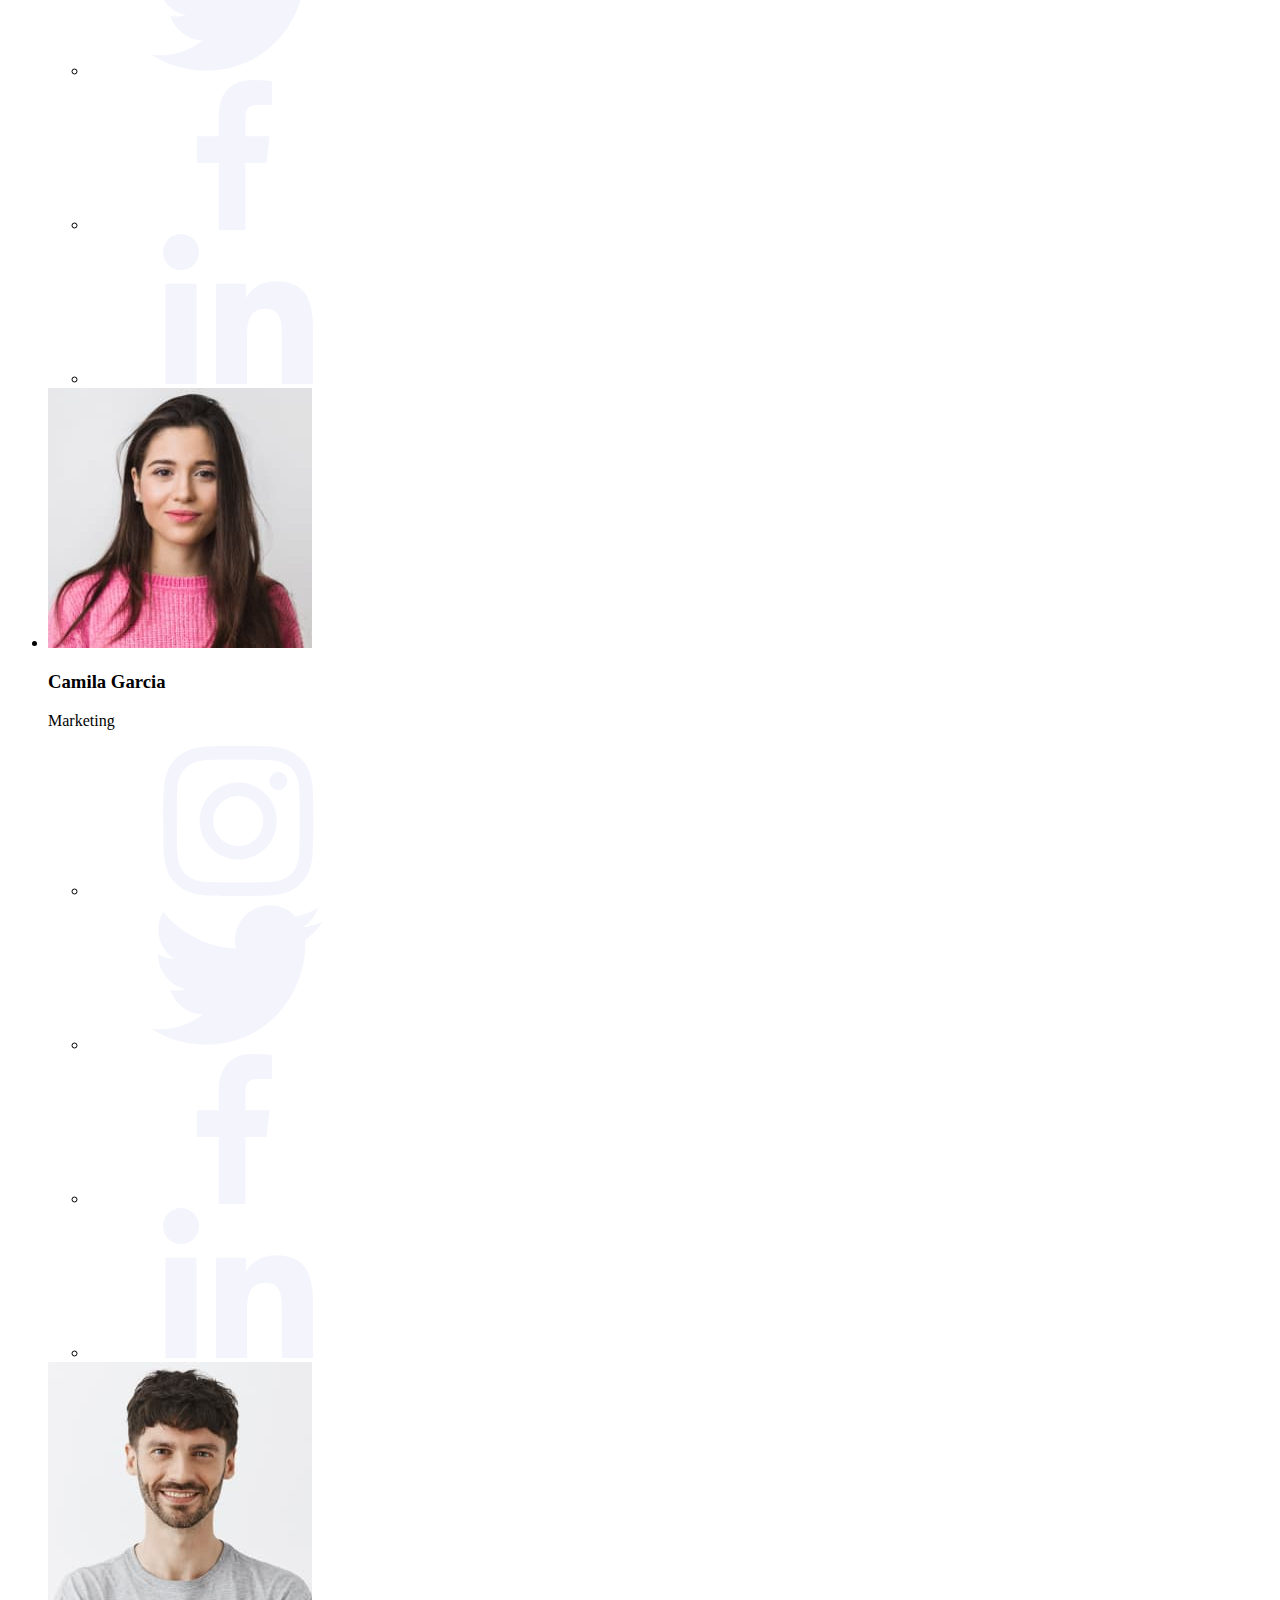
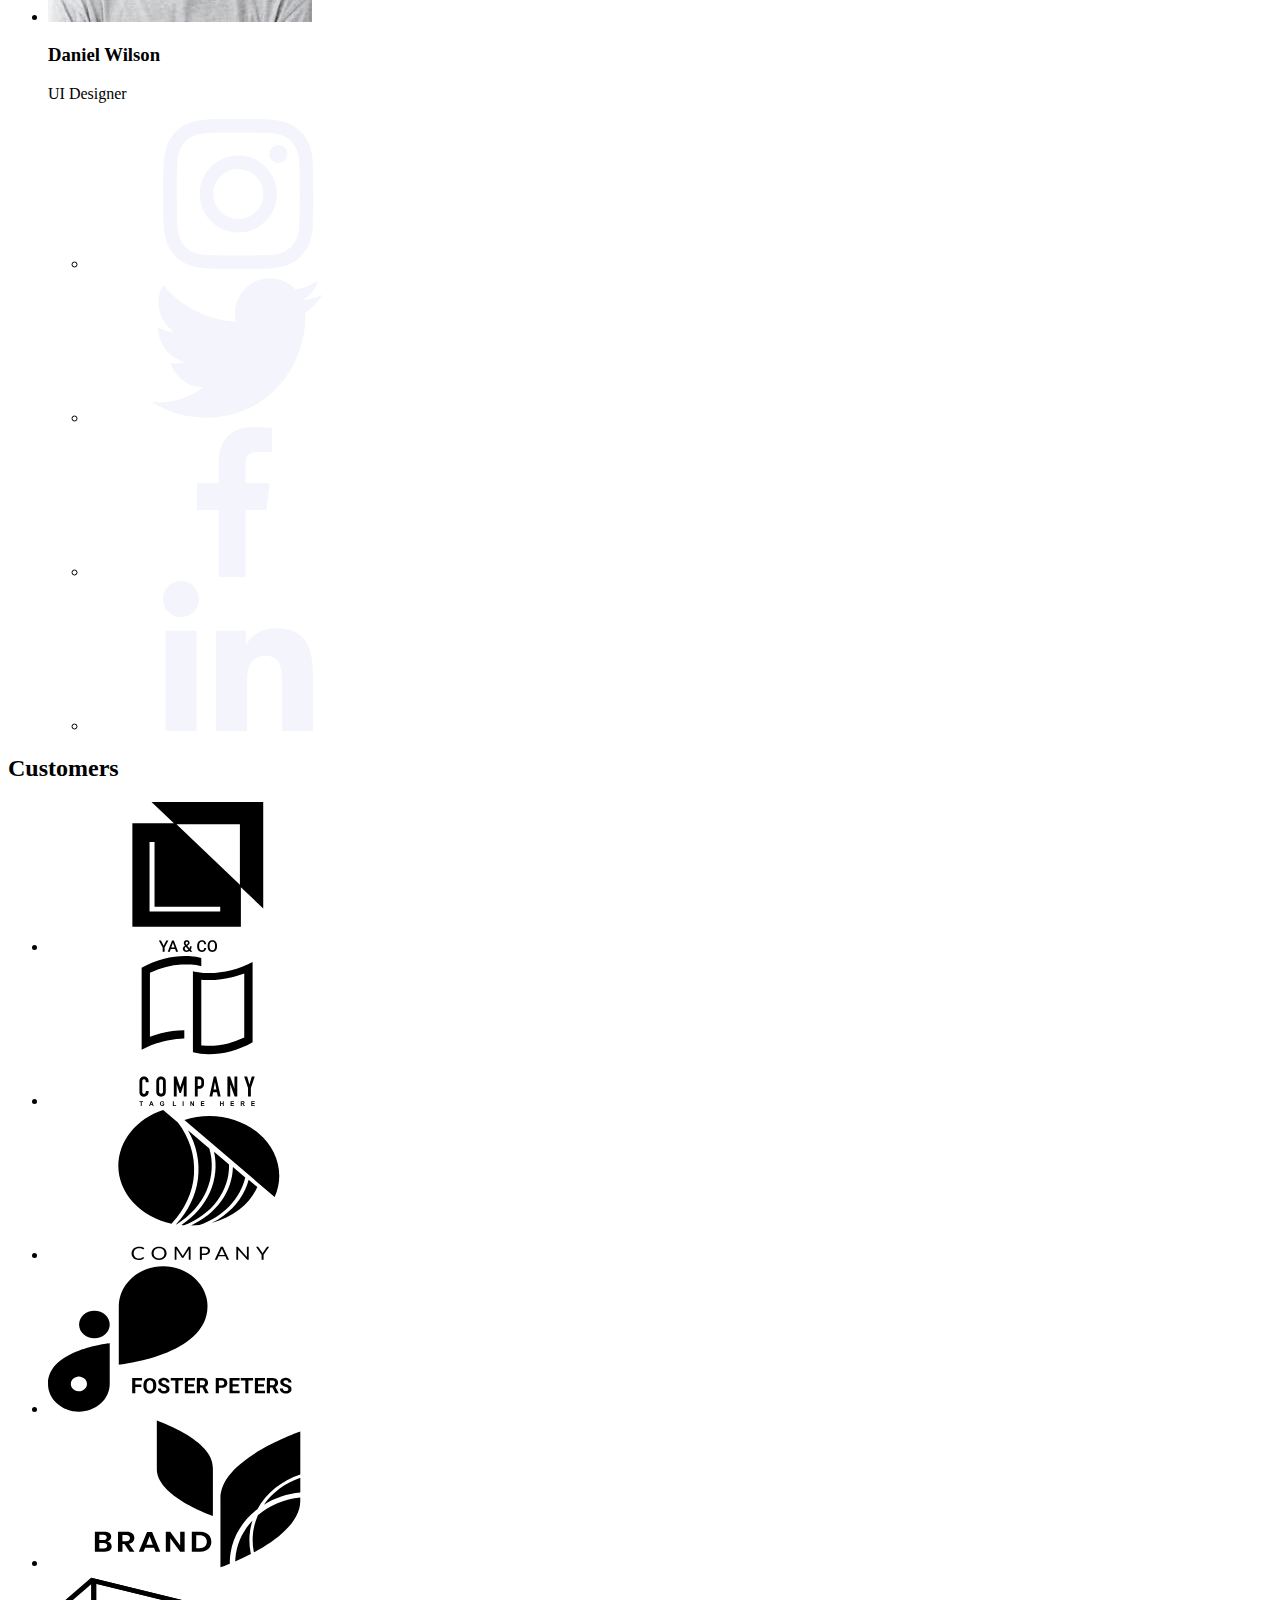
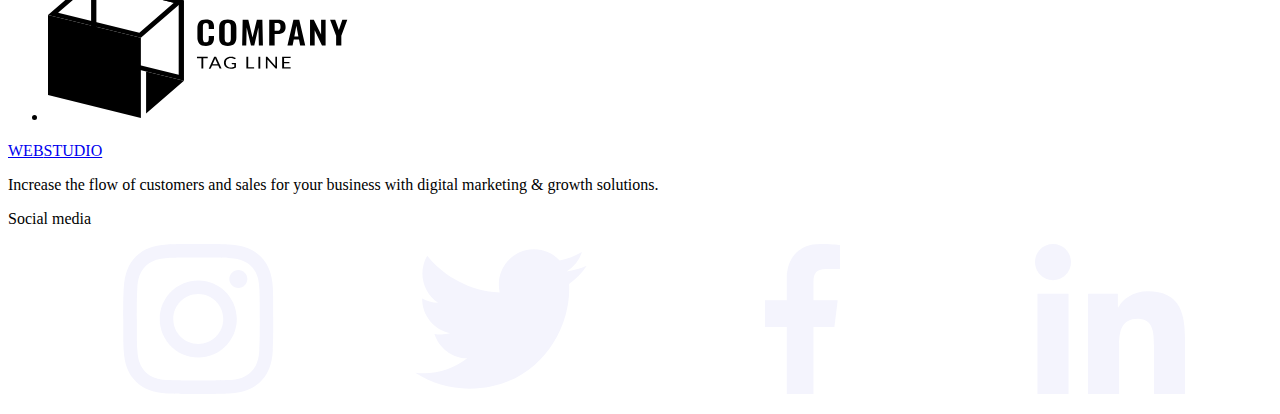
==== commit 23b30b6b: "xxx" ====
--- a/index.html
+++ b/index.html
@@ -10,8 +10,8 @@
         integrity="sha512-wpPYUAdjBVSE4KJnH1VR1HeZfpl1ub8YT/NKx4PuQ5NmX2tKuGu6U/JRp5y+Y8XG2tV+wKQpNHVUX03MfMFn9Q=="
         crossorigin="anonymous" referrerpolicy="no-referrer"/>
     <link rel="stylesheet" href="https://fonts.googleapis.com/css2?family=Raleway:wght@800&family=Roboto:wght@400;500&display=swap">
-    <link rel="stylesheet" href="./CSS/styles.css">
-    <link rel="stylesheet" href="./images/svg/symbol-defs.svg">
+    <link rel="stylesheet" href="./css/styles.css">
+    <link rel="stylesheet" href="./images/svg/sprite.svg">
 </head>
 
 <body class="body">
@@ -61,7 +61,7 @@
             <div class="content">
                 <ul class="list list-work">
                     <li class="list-content">
-                        <button class="antena"></button>
+                        <div class="antena"></div>
                         <h3 class="h3">
                             Strategy
                         </h3>
@@ -71,7 +71,7 @@
                         </p>
                     </li>
                     <li class="list-content">
-                        <button class="clock"></button>
+                        <div class="clock"></div>
                         <h3 class="h3">
                             Punctuality
                         </h3>
@@ -80,7 +80,7 @@
                         </p>
                     </li>
                     <li class="list-content">
-                        <button class="diagram"></button>
+                        <div class="diagram"></div>
                         <h3 class="h3">
                             Diligence
                         </h3>
@@ -89,7 +89,7 @@
                         </p>
                     </li>
                     <li class="list-content">
-                        <button class="cosmos"></button>
+                        <div class="cosmos"></div>
                         <h3 class="h3"> Technologies </h3>
                         <p class="p p-content">
                             Design practice focused on digital experiences. We bring forth a deep passion for problem-solving.
@@ -207,34 +207,40 @@
                 <h2 class="h2">Customers</h2>
                 <ul class="list client-list">
                     <li class="border">
-                        <svg class="list-compani">
-                            <use href="./images/svg/sprite.svg#icon-ya-co"></use>
-                        </svg>
-                    </li>
-                    <li class="border">
-                        <svg class="list-compani">
+                        <a class="link-customers" href=""><svg class="list-compani">
+                           <use class="qwe" href="./images/svg/sprite.svg#icon-ya-co"></use> 
+                        </svg></a>
+                        
+                    </li>
+                    <li class="border">
+                        <a href="" class="link-customers"><svg class="list-compani">
                             <use href="./images/svg/sprite.svg#icon-compani-3"></use>
-                        </svg>
-                    </li>
-                    <li class="border">
-                        <svg class="list-compani">
+                        </svg></a>
+                        
+                    </li>
+                    <li class="border">
+                        <a href="" class="link-customers"><svg class="list-compani">
                             <use href="./images/svg/sprite.svg#icon-compani-2"></use>
-                        </svg>
-                    </li>
-                    <li class="border">
-                        <svg class="list-compani">
+                        </svg></a>
+                        
+                    </li>
+                    <li class="border">
+                        <a href="" class="link-customers"><svg class="list-compani">
                             <use href="./images/svg/sprite.svg#icon-foster"></use>
-                        </svg>
-                    </li>
-                    <li class="border">
-                        <svg class="list-compani">
+                        </svg></a>
+                        
+                    </li>
+                    <li class="border">
+                        <a href="" class="link-customers"><svg class="list-compani">
                             <use href="./images/svg/sprite.svg#icon-brand"></use>
-                        </svg>
-                    </li>
-                    <li class="border">
-                        <svg class="list-compani">
+                        </svg></a>
+                        
+                    </li>
+                    <li class="border">
+                        <a href="" class="link-customers"><svg class="list-compani">
                             <use href="./images/svg/sprite.svg#icon-compani"></use>
-                        </svg>
+                        </svg></a>
+                        
                     </li>
                 </ul>
             </div>
@@ -254,20 +260,19 @@
             <div class="list-social-footer">
                 <p class="footer">Social media</p>
                 <ul id="contact" class="list list-footer">
-                    <li class="border-team-footer"><svg class="list-team-footer">
+                    <a class="border-team-footer" href=""><svg class="list-team-footer">
                             <use href="./images/svg/sprite.svg#icon-instagram-2"></use>
-                        </svg></li>
-                    <li class="border-team-footer"><svg class="list-team-footer">
+                        </svg></a>
+                    <a class="border-team-footer" href=""><svg class="list-team-footer">
                             <use href="./images/svg/sprite.svg#icon-Twitter-1"></use>
-                        </svg></li>
-                    <li class="border-team-footer"><svg class="list-team-footer">
+                        </svg></a>
+                    <a class="border-team-footer" href=""><svg class="list-team-footer">
                             <use href="./images/svg/sprite.svg#icon-Vector"></use>
-                        </svg></li>
-                    <li class="border-team-footer"><svg class="list-team-footer">
+                        </svg></a>
+                    <a class="border-team-footer" href=""><svg class="list-team-footer">
                             <use href="./images/svg/sprite.svg#icon-linkedin-1"></use>
-                        </svg></li>
-                </ul>
-            </div>
-        </div>
+                        </svg></a>
+                </ul> 
+            </div>
     </footer>
 </body>
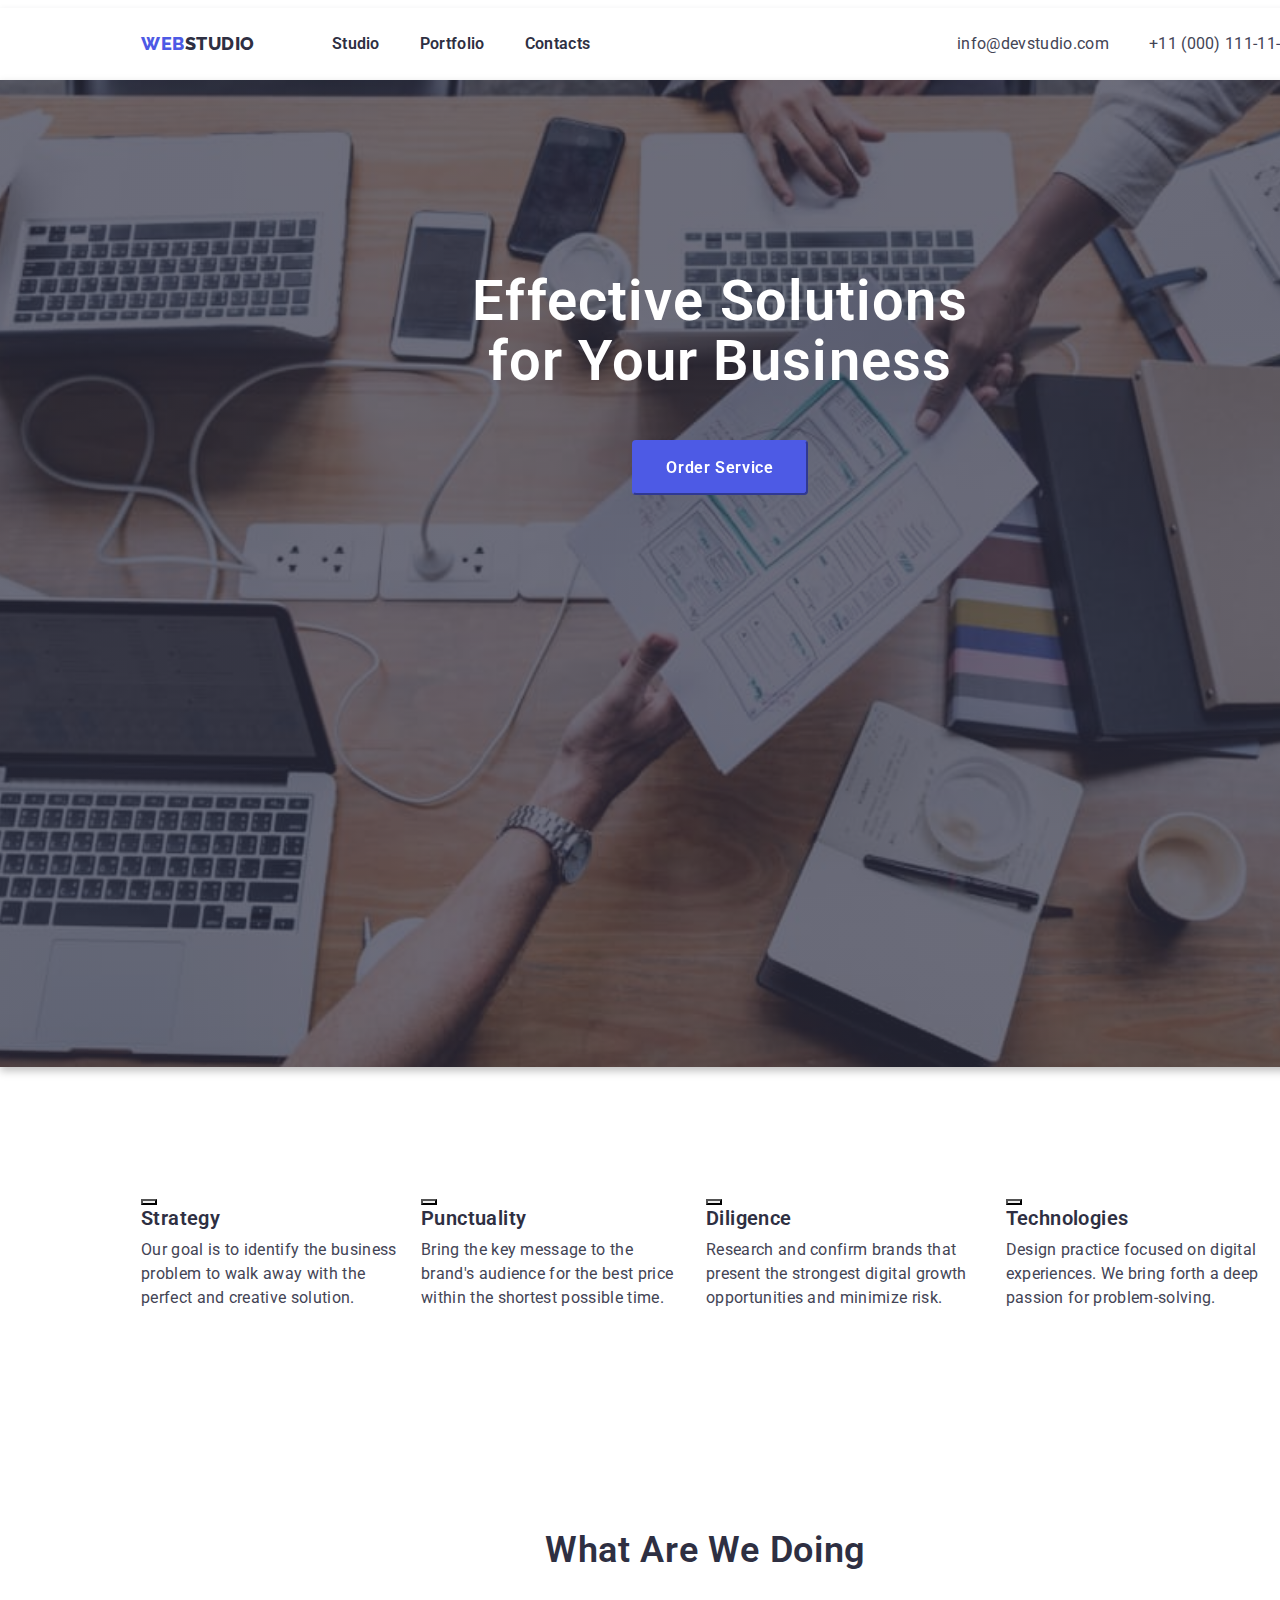
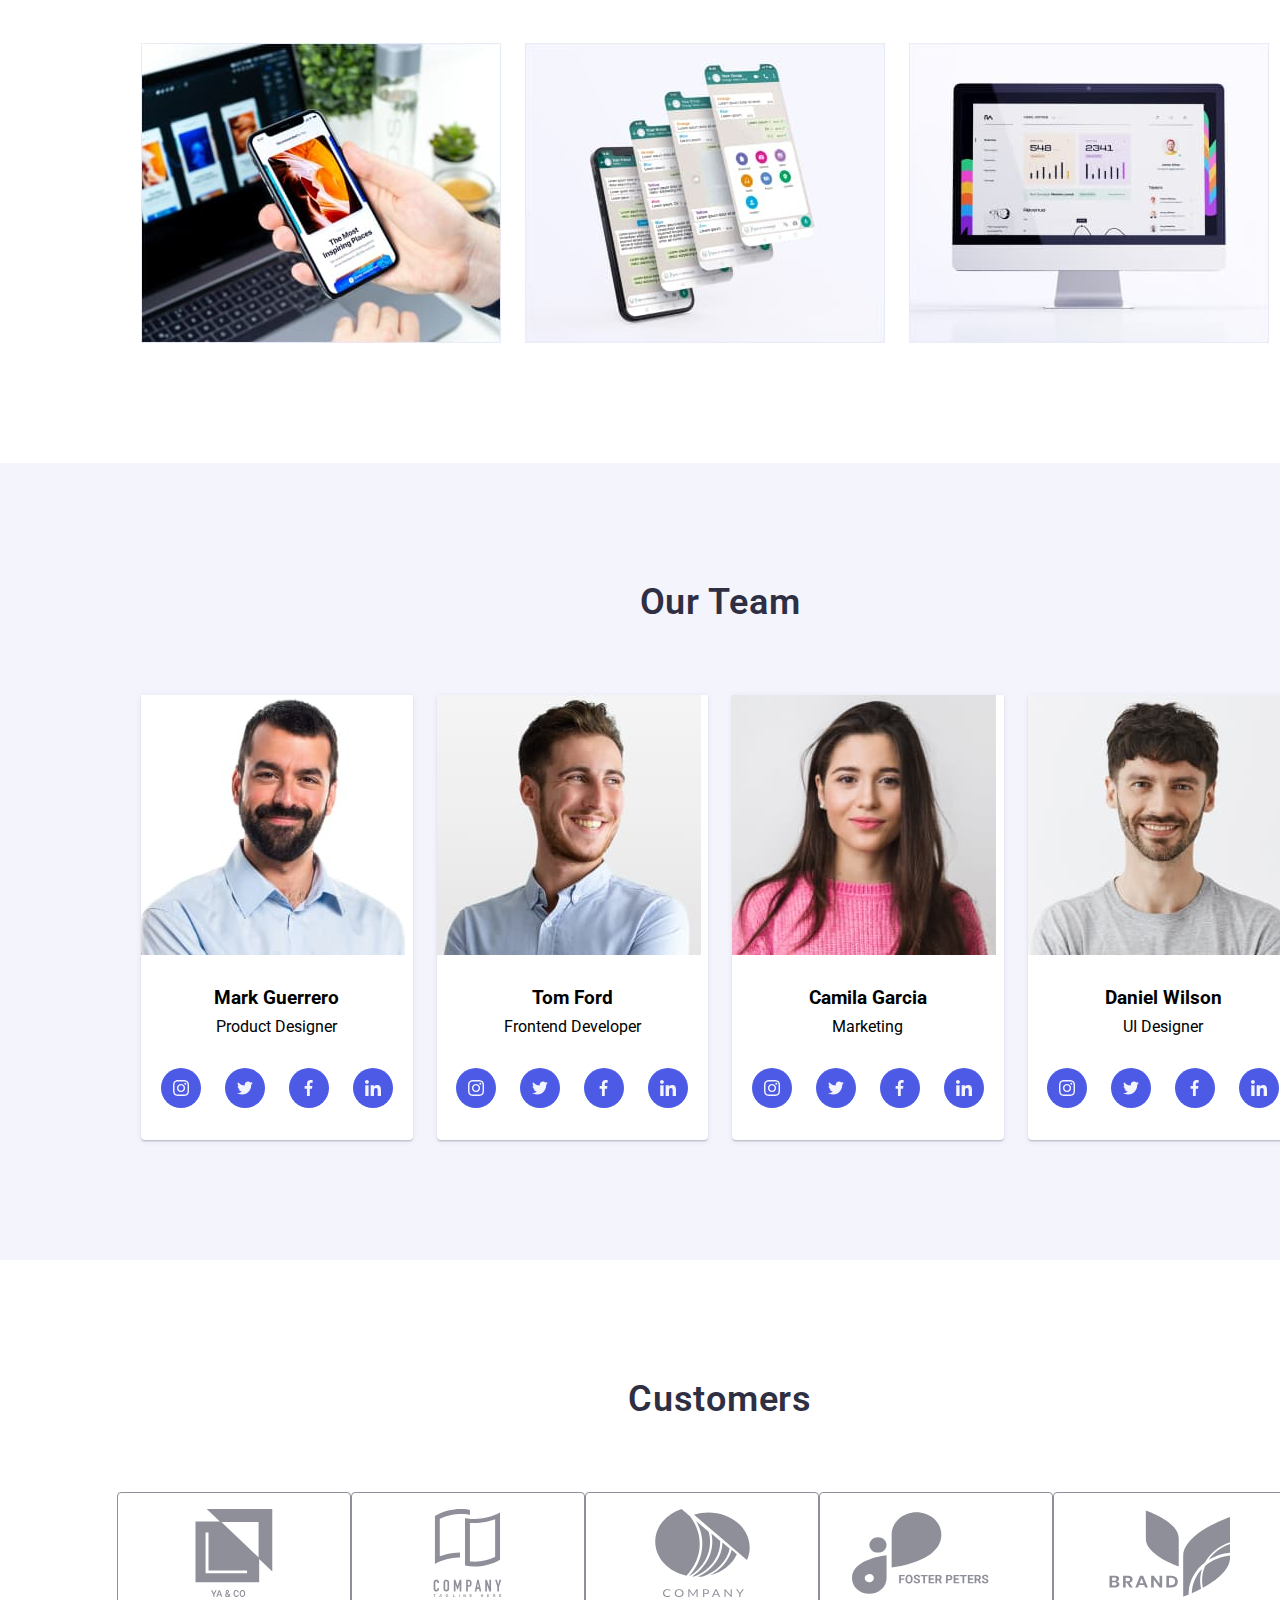
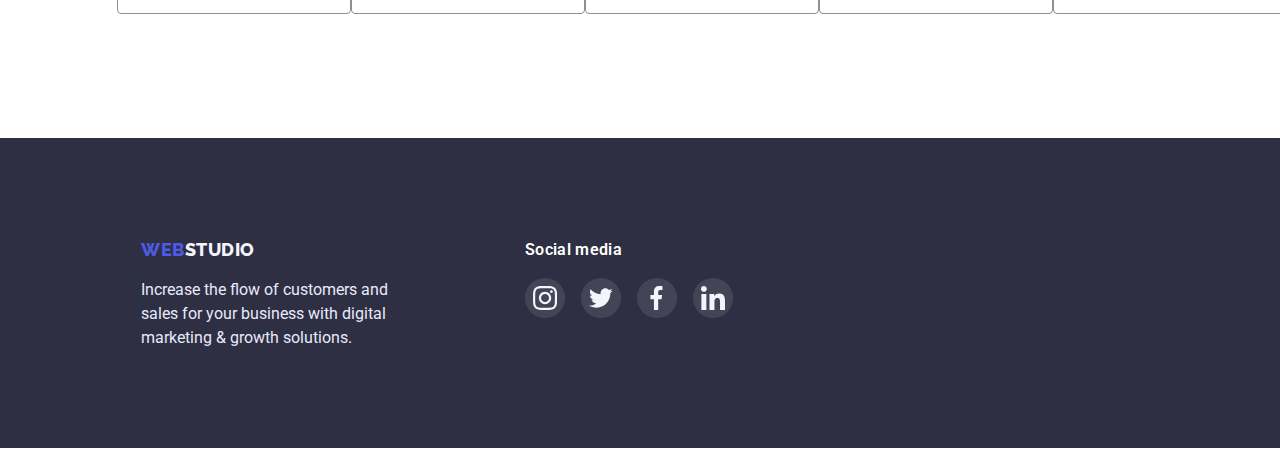
==== commit 073d6c2c: "Merge branch 'main' of https://github.com/YaroslavHyg/goit-markup-hw-04" ====
--- a/index.html
+++ b/index.html
@@ -10,7 +10,7 @@
         integrity="sha512-wpPYUAdjBVSE4KJnH1VR1HeZfpl1ub8YT/NKx4PuQ5NmX2tKuGu6U/JRp5y+Y8XG2tV+wKQpNHVUX03MfMFn9Q=="
         crossorigin="anonymous" referrerpolicy="no-referrer"/>
     <link rel="stylesheet" href="https://fonts.googleapis.com/css2?family=Raleway:wght@800&family=Roboto:wght@400;500&display=swap">
-    <link rel="stylesheet" href="./css/styles.css">
+    <link rel="stylesheet" href="./CSS/styles.css">
     <link rel="stylesheet" href="./images/svg/sprite.svg">
 </head>
 
@@ -61,7 +61,7 @@
             <div class="content">
                 <ul class="list list-work">
                     <li class="list-content">
-                        <div class="antena"></div>
+                        <button class="antena"></button>
                         <h3 class="h3">
                             Strategy
                         </h3>
@@ -71,7 +71,7 @@
                         </p>
                     </li>
                     <li class="list-content">
-                        <div class="clock"></div>
+                        <button class="clock"></button>
                         <h3 class="h3">
                             Punctuality
                         </h3>
@@ -80,7 +80,7 @@
                         </p>
                     </li>
                     <li class="list-content">
-                        <div class="diagram"></div>
+                        <button class="diagram"></button>
                         <h3 class="h3">
                             Diligence
                         </h3>
@@ -89,7 +89,7 @@
                         </p>
                     </li>
                     <li class="list-content">
-                        <div class="cosmos"></div>
+                        <button class="cosmos"></button>
                         <h3 class="h3"> Technologies </h3>
                         <p class="p p-content">
                             Design practice focused on digital experiences. We bring forth a deep passion for problem-solving.
@@ -207,40 +207,34 @@
                 <h2 class="h2">Customers</h2>
                 <ul class="list client-list">
                     <li class="border">
-                        <a class="link-customers" href=""><svg class="list-compani">
-                           <use class="qwe" href="./images/svg/sprite.svg#icon-ya-co"></use> 
-                        </svg></a>
-                        
-                    </li>
-                    <li class="border">
-                        <a href="" class="link-customers"><svg class="list-compani">
+                        <svg class="list-compani">
+                            <use href="./images/svg/sprite.svg#icon-ya-co"></use>
+                        </svg>
+                    </li>
+                    <li class="border">
+                        <svg class="list-compani">
                             <use href="./images/svg/sprite.svg#icon-compani-3"></use>
-                        </svg></a>
-                        
-                    </li>
-                    <li class="border">
-                        <a href="" class="link-customers"><svg class="list-compani">
+                        </svg>
+                    </li>
+                    <li class="border">
+                        <svg class="list-compani">
                             <use href="./images/svg/sprite.svg#icon-compani-2"></use>
-                        </svg></a>
-                        
-                    </li>
-                    <li class="border">
-                        <a href="" class="link-customers"><svg class="list-compani">
+                        </svg>
+                    </li>
+                    <li class="border">
+                        <svg class="list-compani">
                             <use href="./images/svg/sprite.svg#icon-foster"></use>
-                        </svg></a>
-                        
-                    </li>
-                    <li class="border">
-                        <a href="" class="link-customers"><svg class="list-compani">
+                        </svg>
+                    </li>
+                    <li class="border">
+                        <svg class="list-compani">
                             <use href="./images/svg/sprite.svg#icon-brand"></use>
-                        </svg></a>
-                        
-                    </li>
-                    <li class="border">
-                        <a href="" class="link-customers"><svg class="list-compani">
+                        </svg>
+                    </li>
+                    <li class="border">
+                        <svg class="list-compani">
                             <use href="./images/svg/sprite.svg#icon-compani"></use>
-                        </svg></a>
-                        
+                        </svg>
                     </li>
                 </ul>
             </div>
@@ -260,19 +254,20 @@
             <div class="list-social-footer">
                 <p class="footer">Social media</p>
                 <ul id="contact" class="list list-footer">
-                    <a class="border-team-footer" href=""><svg class="list-team-footer">
+                    <li class="border-team-footer"><svg class="list-team-footer">
                             <use href="./images/svg/sprite.svg#icon-instagram-2"></use>
-                        </svg></a>
-                    <a class="border-team-footer" href=""><svg class="list-team-footer">
+                        </svg></li>
+                    <li class="border-team-footer"><svg class="list-team-footer">
                             <use href="./images/svg/sprite.svg#icon-Twitter-1"></use>
-                        </svg></a>
-                    <a class="border-team-footer" href=""><svg class="list-team-footer">
+                        </svg></li>
+                    <li class="border-team-footer"><svg class="list-team-footer">
                             <use href="./images/svg/sprite.svg#icon-Vector"></use>
-                        </svg></a>
-                    <a class="border-team-footer" href=""><svg class="list-team-footer">
+                        </svg></li>
+                    <li class="border-team-footer"><svg class="list-team-footer">
                             <use href="./images/svg/sprite.svg#icon-linkedin-1"></use>
-                        </svg></a>
-                </ul> 
-            </div>
+                        </svg></li>
+                </ul>
+            </div>
+        </div>
     </footer>
 </body>
--- a/CSS/styles.css
+++ b/CSS/styles.css
@@ -0,0 +1,493 @@
+*,
+*::after
+*::before{
+        box-sizing: border-box;
+        margin: 0;
+        padding: 0;
+}
+img{
+        display: block;
+        max-width: 100%;
+        margin-bottom: 32px;
+}
+
+:root{
+        --card-set-gap-top: 61px;
+        --card-set-gap-left: 24px;
+}
+
+
+.body {
+        font-family: Roboto, sans-serif;
+        margin-left: auto;
+        margin-right: auto;
+        width: 1440px;;
+}
+
+
+
+/* ---------FOR BOTH--------- */
+.list{
+        list-style: none;
+        display: flex;
+        margin: 0px;
+        padding: 0px;
+}
+.container {
+        width: 1158px;
+        margin: auto;
+        padding-left: 15px;
+        padding-right: 15px;
+}
+.list-top{
+        align-items:flex-start;
+        padding: 0px;
+}
+.list-top .link +.link{
+        margin-left: 40px;
+}
+.h2 {
+        font-weight: 600;
+        font-size: 36px;
+        line-height: 1.11;
+        color: #2E2F42;
+        letter-spacing: 0.02em;
+        margin: 0px;
+        text-transform: capitalize;
+}
+
+.h3 {
+        font-weight: 600;
+        font-size: 20px;
+        line-height: 1.2;
+        color: #2E2F42;
+        letter-spacing: 0.02em;
+        margin-bottom: 8px;
+        margin-top: 0px;
+}
+
+.p {
+        font-size: 16px;
+        line-height: 1.5;
+        color: #434455;
+        letter-spacing: 0.02em;
+        margin: 0px;
+}
+
+
+/* ----------HEADER--------- */
+.header {
+        background: #FFFFFF;
+        height: 72px;
+        box-shadow: 0px 2px 1px rgba(46, 47, 66, 0.08), 0px 1px 1px rgba(46, 47, 66, 0.16), 0px 1px 6px rgba(46, 47, 66, 0.08);
+}
+
+.logo {
+        font-family: 'Raleway';
+        font-weight: 800;
+        font-size: 18px;
+        line-height: 1.33;
+        text-decoration:none;
+        letter-spacing: 0.03em;
+        margin-left: 0px;
+        margin-right: 0px;
+        margin-top: 24px;
+        margin-bottom: 24px;
+}
+
+.web {
+        color: #4D5AE5;
+        text-transform: uppercase;
+}
+
+.studio {
+        color: #2E2F42;
+}
+.nav {
+        margin-top: 24px;
+        margin-bottom: 24px;
+        margin-left: 77px;
+
+        
+}
+.link{
+        font-weight: 600;
+        font-size: 16px;
+        line-height: 1.5;
+        letter-spacing: 0.02em;
+}
+
+.link-color {
+        color: #2E2F42;
+        text-decoration: none;
+}
+.link :hover {
+        color: #434455;
+}
+.link :focus {
+        color: #434455;
+}
+.link :active {
+        color: #4D5AE5;
+}
+
+.adress-style {
+        list-style: none;
+}
+.adress-color .adress-style +.adress-style{
+        margin-left: 40px;
+}
+
+.adress-color{
+        display: flex;
+        margin-top: 24px;
+        margin-bottom: 24px;
+        margin-left: auto;
+        height: 24px;
+        padding: 0px;
+}
+.adress-color :hover {
+        color: #4D5AE5;
+}
+.adress-color :focus{
+        color: #4D5AE5;
+}
+.adress-link{
+        text-decoration: none;
+        font-size: 16px;
+        line-height: 1.5;
+        color: #434455;
+        letter-spacing: 0.02em;
+}
+
+/* --------------HERO----------- */
+.hero { 
+        filter: drop-shadow(0px 4px 4px rgba(0, 0, 0, 0.25));
+        background-color:#2E2F42;
+        background-image: linear-gradient(to right,
+        rgba(46,47,66,0.7),
+        rgba(46,47,66,0.7)),
+        url("../images/people-office.jpg");
+        padding-top: 192px;
+        padding-bottom: 192px;
+        margin-top: 0px;
+        max-width: 1440px;
+        height: 603px;
+        background-position: center;
+        background-size: cover;
+        margin-left: auto;
+        margin-right: auto;
+ }       
+
+.main_top {
+        font-weight: 600;
+        font-size: 56px;
+        line-height: 1.07;
+        color: #FFFFFF;
+        letter-spacing: 0.02em;
+        box-sizing: border-box;
+        text-align: center;
+        margin-bottom: 48px;
+        margin-top: 0px;
+        
+}
+/* ---------BUTTON----------- */
+.button{
+        box-sizing: border-box;
+        text-align: center;
+}
+.btn {  
+        cursor: pointer;
+        background: #4D5AE5;
+        padding: 16px 32px;
+        list-style: none;
+        font-family: 'Roboto';
+        font-weight: 600;
+        font-size: 16px;
+        line-height: 1.2;
+        color: #FFFFFF;
+        letter-spacing: 0.04em;
+        border-radius: 4px;
+        border-color: #4D5AE5;
+}
+.btn:hover{
+        background: #4D5AE5;
+        box-shadow: 0px 4px 4px rgba(0, 0, 0, 0.15);
+}
+.btn:active{
+        background-color:  #404BBF;
+}
+/* -------------CONTENT------------- */
+
+/* -----------What are we doing---------- */
+.smartfone{
+        margin-right: 24px;
+        margin-left: 24px;
+}
+.list-work{
+        width: 1128px;
+        height: 224px;
+}
+.content{
+        padding-top: 120px;
+}
+.list-content div {
+        display: block;
+        width: 264px;
+        height: 112px;
+        padding: 0px;
+        border: none;
+        background-repeat: no-repeat;
+        cursor: pointer;
+        background-position: center;
+        background-color:  #F4F4FD;
+        border-radius: 4px;
+        margin-bottom: 8px;
+}
+.cosmos{
+        background-image: url(../images/svg/cosmos.svg);
+}
+.antena{
+        background-image: url(../images/svg/antenna\.svg);
+}
+.clock{
+        background-image: url(../images/svg/clock.svg);
+}
+.diagram {
+        background-image: url(../images/svg/diagram.svg);
+}
+
+.list-work .list-content +.list-content{
+        margin-left: 24px;
+}
+
+.list-info{
+        width: 1128px;
+        padding-top: 120px;
+        padding-bottom: 120px;
+}
+.info-text{
+        text-align: center;
+}
+.list-demo .demo-foto +.demo-foto{
+        margin-left: 24px;
+}
+.list-demo{
+        height: 300px;
+}
+
+/* ------------OUR TEAM---------- */
+.bkgr-color-team {
+        background: #F4F4FD;
+        padding-top: 120px;
+        padding-bottom: 120px;
+}
+.card-text::after{
+        margin-top: 32px;
+        margin-bottom: 32px;
+}
+
+.cards-our-team > .card-set{
+        flex-basis: calc(100% / 4);
+        margin-left: 24px;
+        background-color: #FFFFFF;
+        box-shadow: 0px 1px 6px rgba(46, 47, 66, 0.08), 0px 1px 1px rgba(46, 47, 66, 0.16), 0px 2px 1px rgba(46, 47, 66, 0.08);
+        border-radius: 0px 0px 4px 4px;
+}
+.cards-our-team{
+        margin-left: -24px;
+}
+.h2{
+        text-align: center;
+        margin-bottom: 72px;
+}
+.h3-team{
+        text-align: center;
+
+        margin: 0px;
+        margin-bottom: 8px;
+}
+        
+.p-card{
+        text-align: center;
+        margin: 0px;
+        margin-bottom: 32px;
+}
+.list-team{
+        width: 16px;
+        height: 16px;
+        margin: 12px;
+}
+.border-team{
+        border-radius: 100%;
+        width: 40px;
+        height: 40px;
+        text-align: center;
+        background-color: #4D5AE5;
+}
+.border-team:hover{
+        background: #404BBF;
+}
+.list-social{
+        justify-content: center;
+        margin: 32px 16px;
+        cursor: pointer;
+}
+.list-social .border-team +.border-team{
+        margin-left: 24px;
+}
+/* ------------customers------- */
+.customers{
+        margin-top: 120px;
+        margin-bottom: 120px;
+}
+.link-customers{
+        display: flex;
+        margin-left: var(--card-set-gap-left);
+}
+.client-list{
+        margin-left: -24px;
+}
+.list-compani:hover{
+        fill: #4D5AE5;
+        border: 1px solid #4D5AE5;
+}
+.list-compani {
+        width: 168px;
+        height: 88px;
+        fill:#8E8F99;
+        border: 1px solid #8E8F99;
+        border-radius: 4px;
+        padding: 16px 32px;
+}
+
+/* --------FOOTER-------- */
+.studio-footer-color {
+        color: #F4F4FD;
+}
+.logo-footer{
+        font-family: 'Raleway';
+        font-weight: 800;
+        font-size: 18px;
+        line-height: 1.33;
+        text-decoration: none;
+        letter-spacing: 0.03em;
+        margin-left: 0px;
+}
+.footer-text {
+        height: 72px;
+        width: 264px;
+        font-size: 16px;
+        line-height: 1.5;
+        color: #E7E9FC;
+}
+.bkgr_color {
+        background: #2E2F42;
+        height: 310px;
+}
+
+.footer-position{
+        width: 264px;
+        margin-top: 100px;
+}
+.footer{
+        color: #FFFFFF;
+        margin-bottom: 16px;
+        margin-top: 0px;
+        font-family: 'Roboto';
+        font-style: normal;
+        font-weight: 600;
+        font-size: 16px;
+        line-height: 1.5;
+        letter-spacing: 0.02em;
+}
+.border-team-footer{
+        fill:  #F4F4FD;
+        width: 40px;
+        height: 40px;
+        border-radius: 100%;
+        background: rgba(255, 255, 255, 0.1);
+}
+.border-team-footer:hover,      
+.border-team-footer:focus{
+        background: #31D0AA;
+}
+.list-social-footer{
+        margin-top: 100px;
+        margin-left: 120px;
+}
+.footer-item{
+        display: flex;
+}
+.list-footer .border-team-footer +.border-team-footer{
+        margin-left: 16px;
+}
+.list-team-footer{
+        width: 24px;
+        height: 24px;
+        margin: 8px;
+}
+/* -----------PORTFOLIO---------- */
+
+.text-btn {
+        font-weight: 600;
+        font-size: 16px;
+        line-height: 1.5;
+        color: #4D5AE5;
+        background: #F4F4FD;
+        cursor: pointer;
+        letter-spacing: 0.04em;
+        padding: 8px 16px;
+        border: 1px solid #E7E9FC;
+        border-radius: 4px;
+}
+.list-button .item +.item {
+        margin-left: 24px;
+}
+.list-button{
+        justify-content: center;
+        padding-top: 96px;
+        padding-bottom: 72px;
+}
+.list-button :hover,
+.list-button :focus{
+        box-shadow: 0px 3px 1px rgba(0, 0, 0, 0.1), 0px 2px 1px rgba(0, 0, 0, 0.08), 0px 2px 2px rgba(0, 0, 0, 0.12);
+        border-radius: 4px;
+        background: #4D5AE5;
+        color: #E7E9FC;
+}
+
+.list-foto > .item-foto{
+        flex-basis: calc(100% / 3) -24px;
+        margin-left: var(--card-set-gap-left);
+        margin-top: var(--card-set-gap-top);
+        box-shadow: 0px 1px 6px rgba(46, 47, 66, 0.08);
+        outline: 0.5px solid #F4F4FD;
+}
+.list-foto>.item-foto:hover{
+        box-shadow: 0px 1px 6px rgba(46, 47, 66, 0.08), 0px 1px 1px rgba(46, 47, 66, 0.16), 0px 2px 1px rgba(46, 47, 66, 0.08);
+        outline: 0.5px solid #F4F4FD;
+}
+.list-foto{
+        flex-wrap: wrap;
+        margin-top: calc(-1* var(--card-set-gap-top));
+        margin-left: calc(-1* var(--card-set-gap-left));
+        margin-bottom: 61px;}
+.card-content {
+        margin-top: 32px;
+        margin-bottom: 32px;
+        padding-left: 16px;
+}
+.text-btn:active{
+        background: #4D5AE5;
+        color: #E7E9FC;
+}
+.actions{
+        display: flex;
+        margin: 0px;
+        padding: 0px;
+        list-style: none;
+        outline: 1px solid black;
+}
+
+        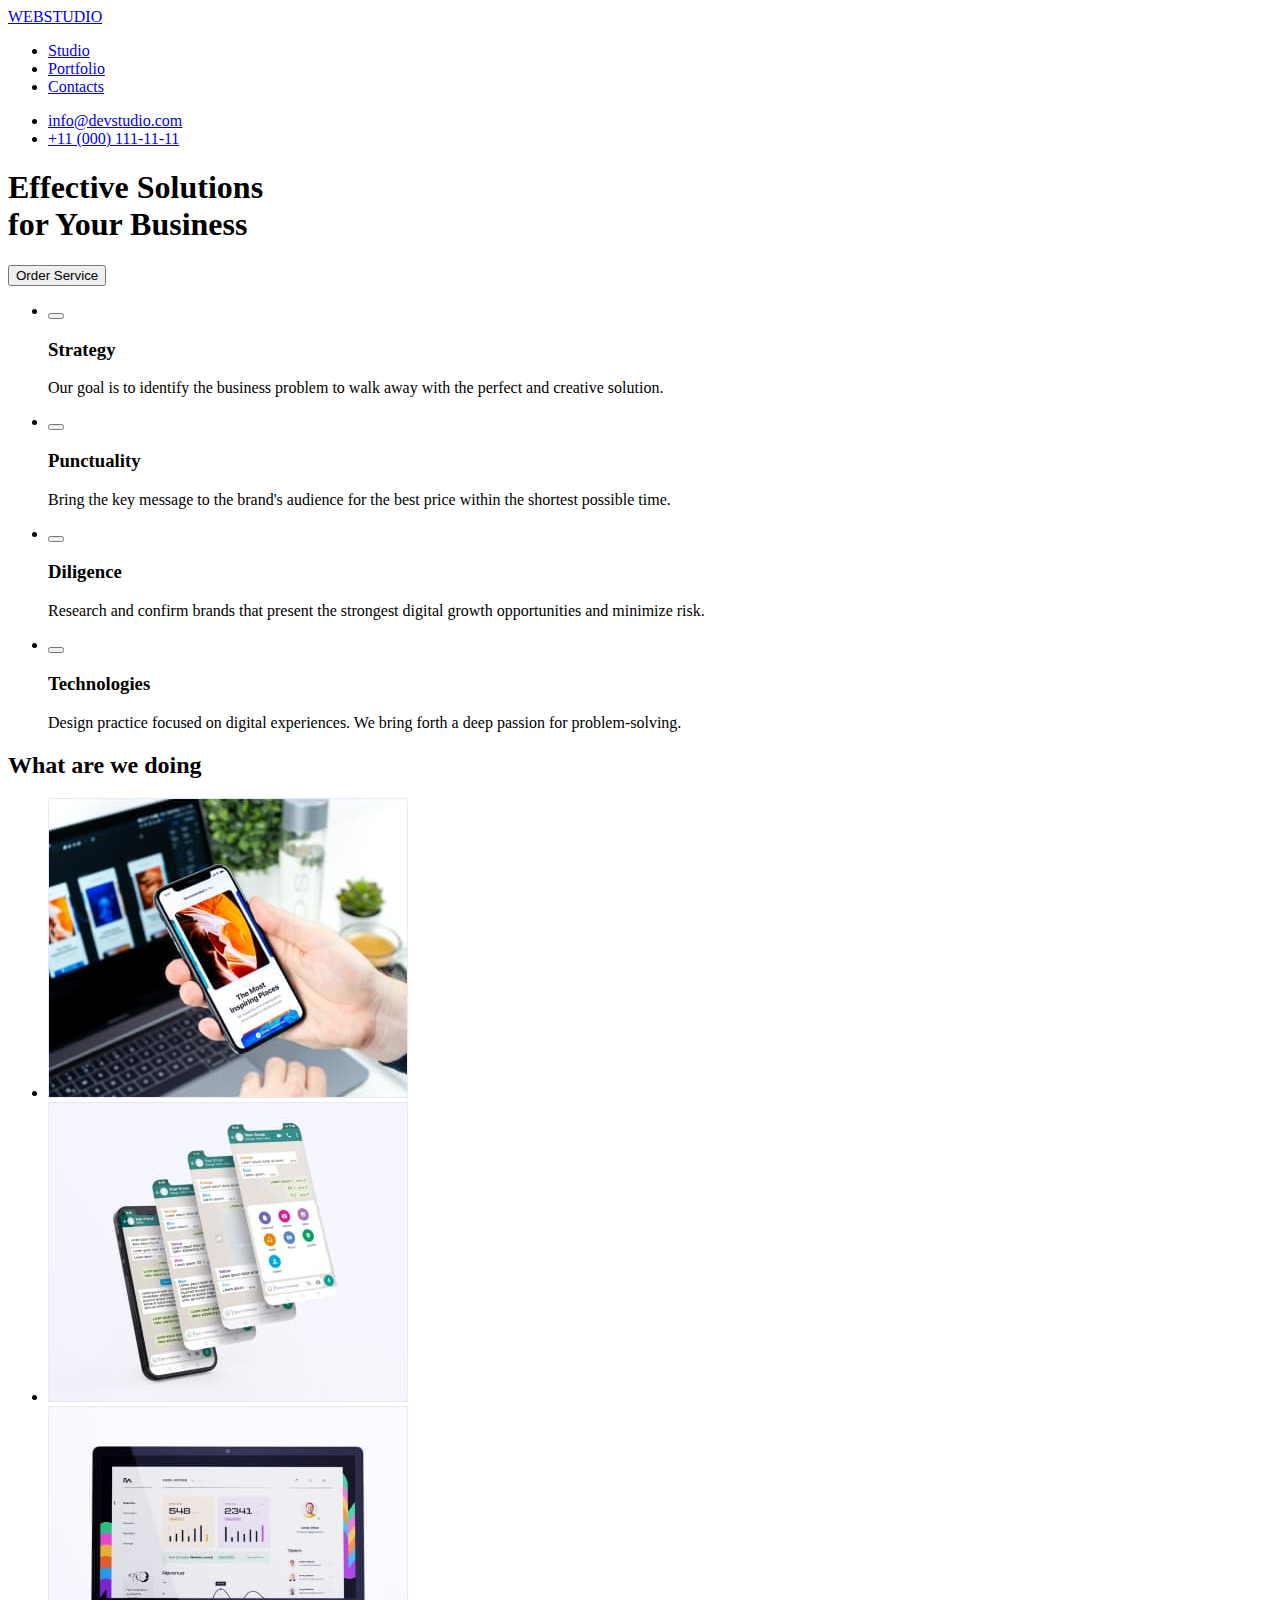
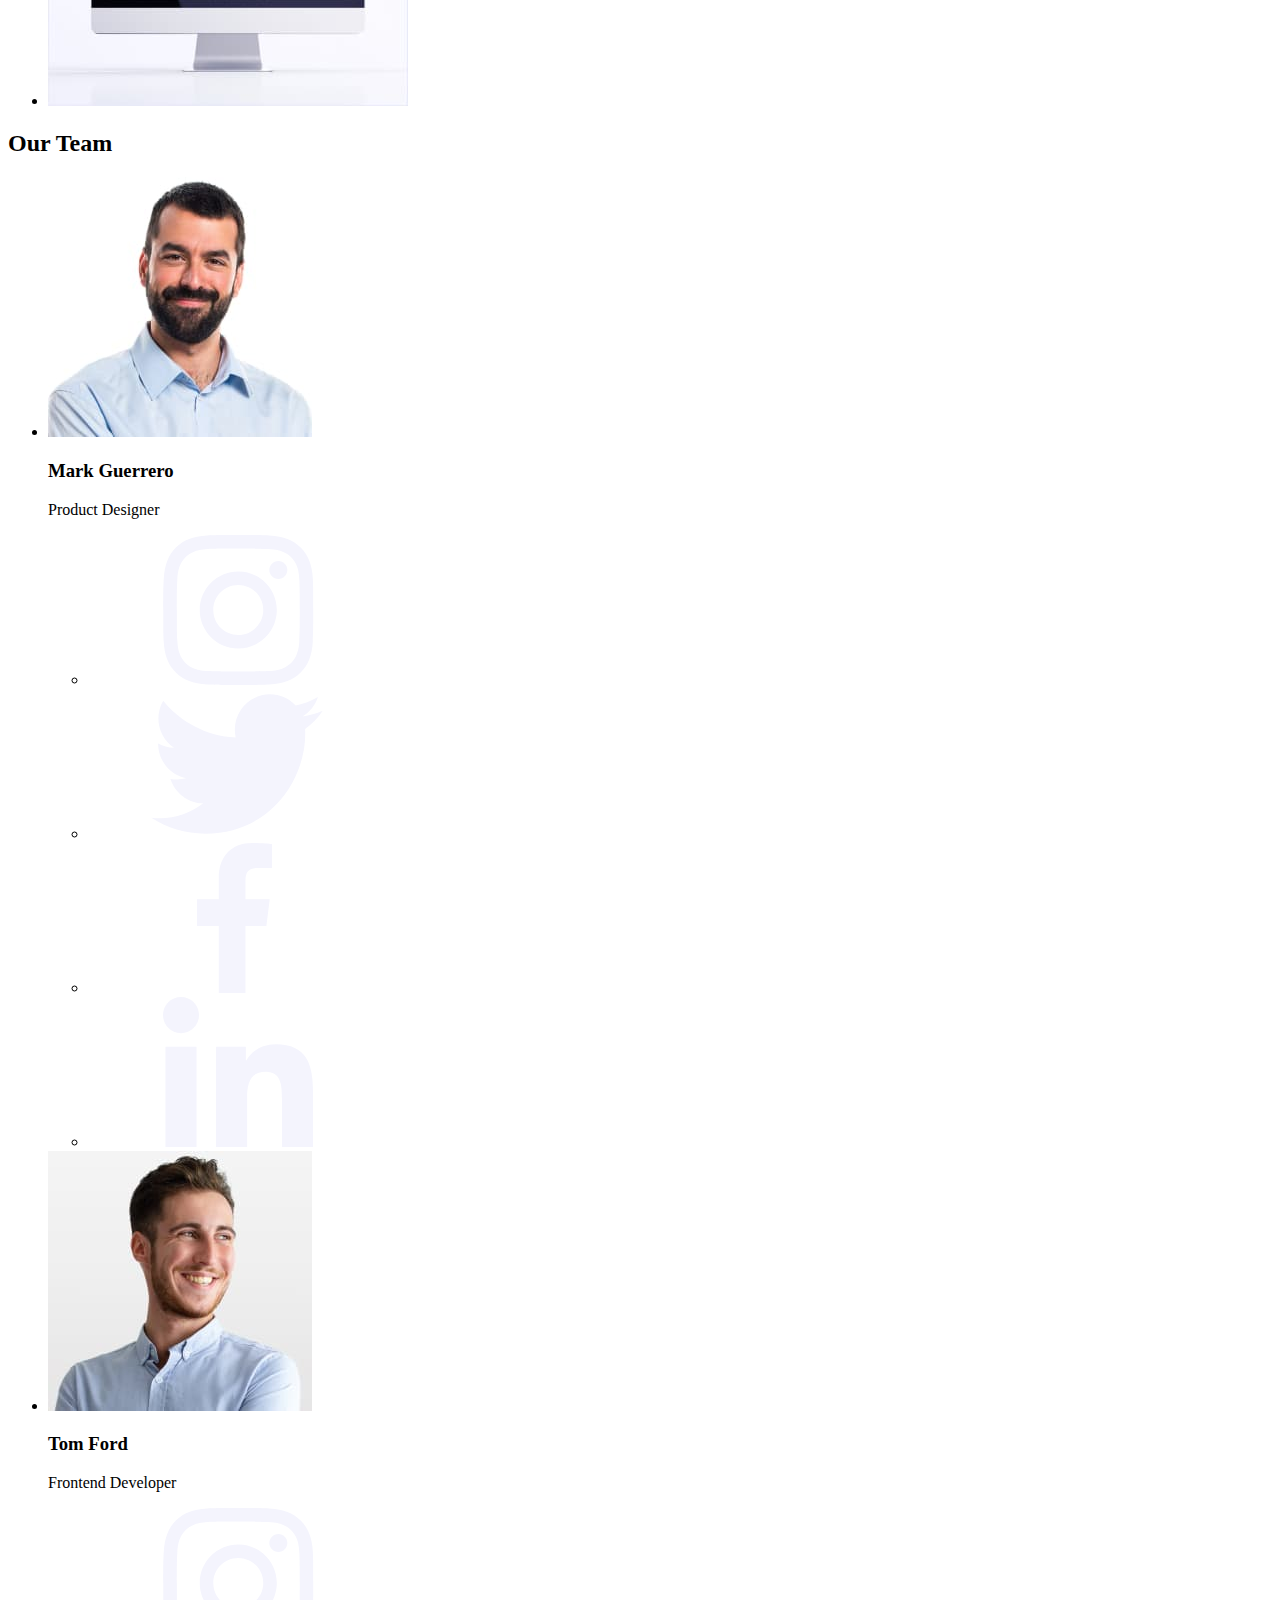
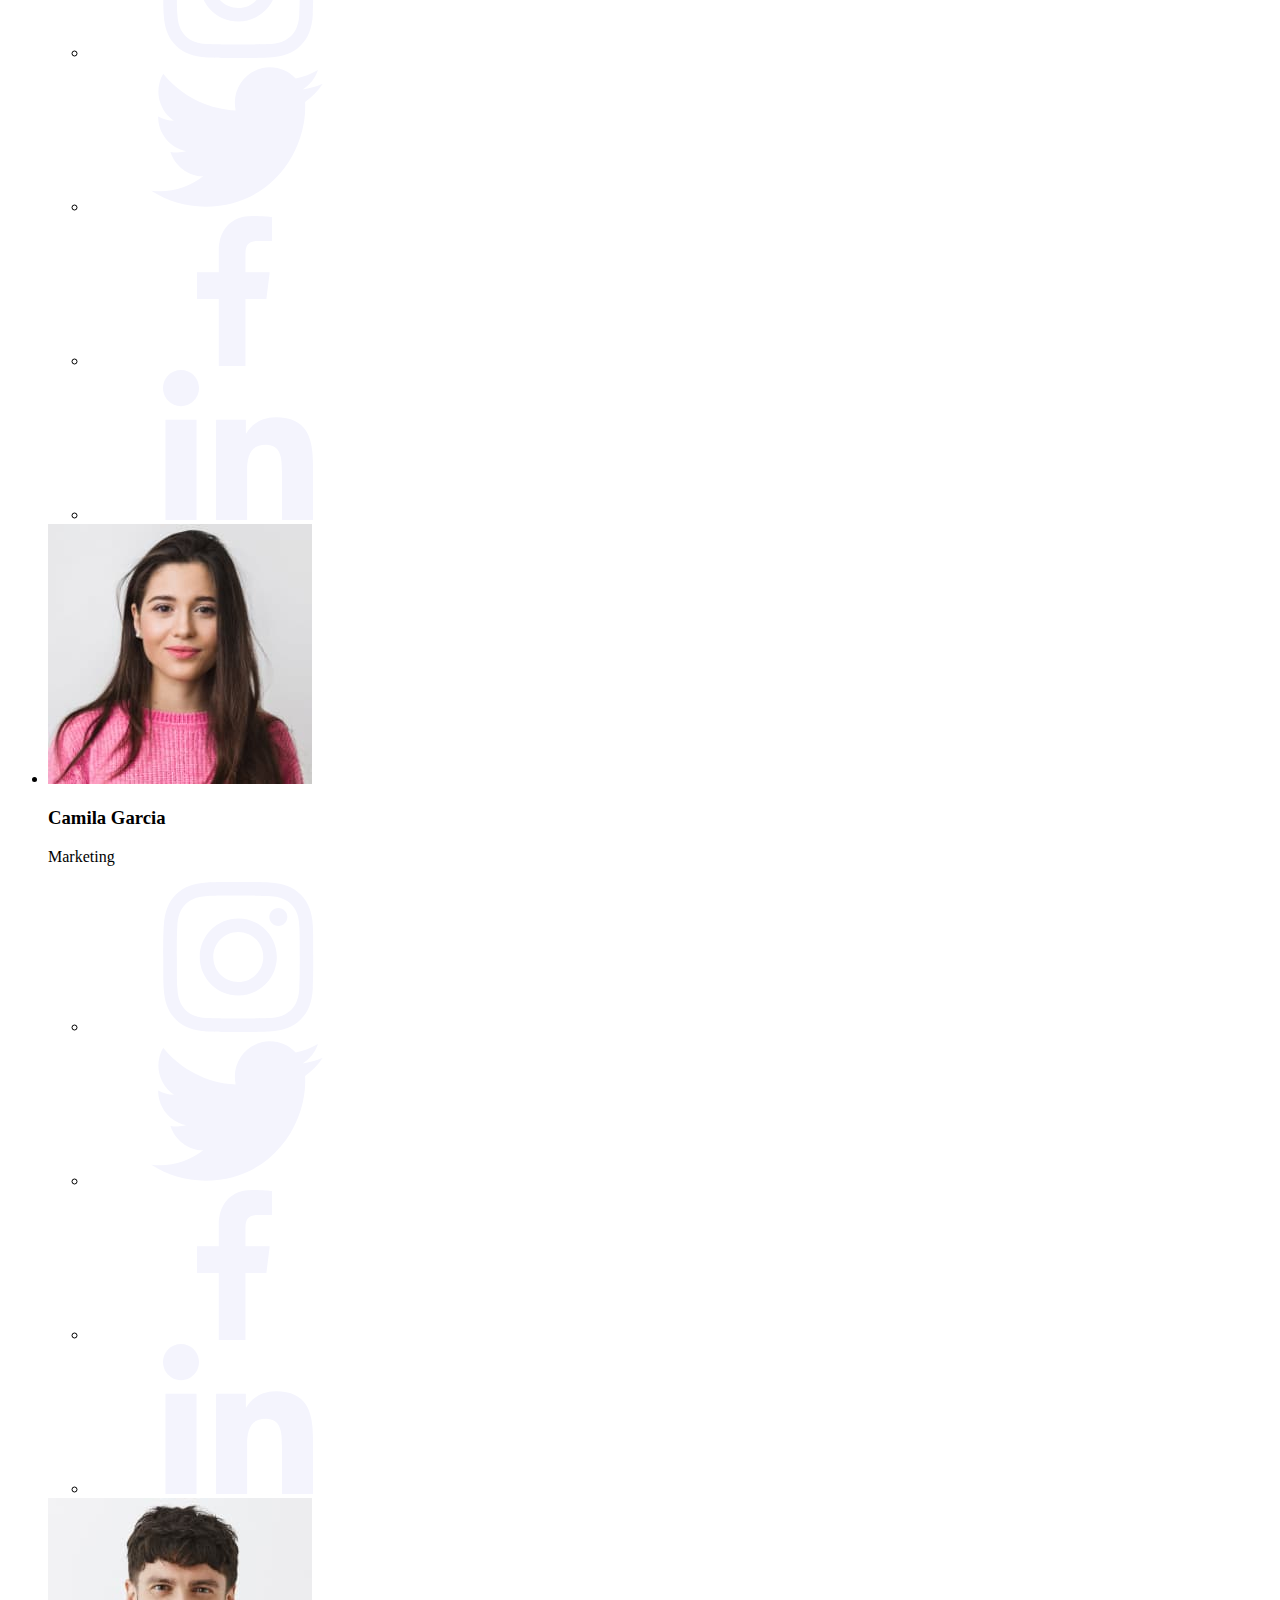
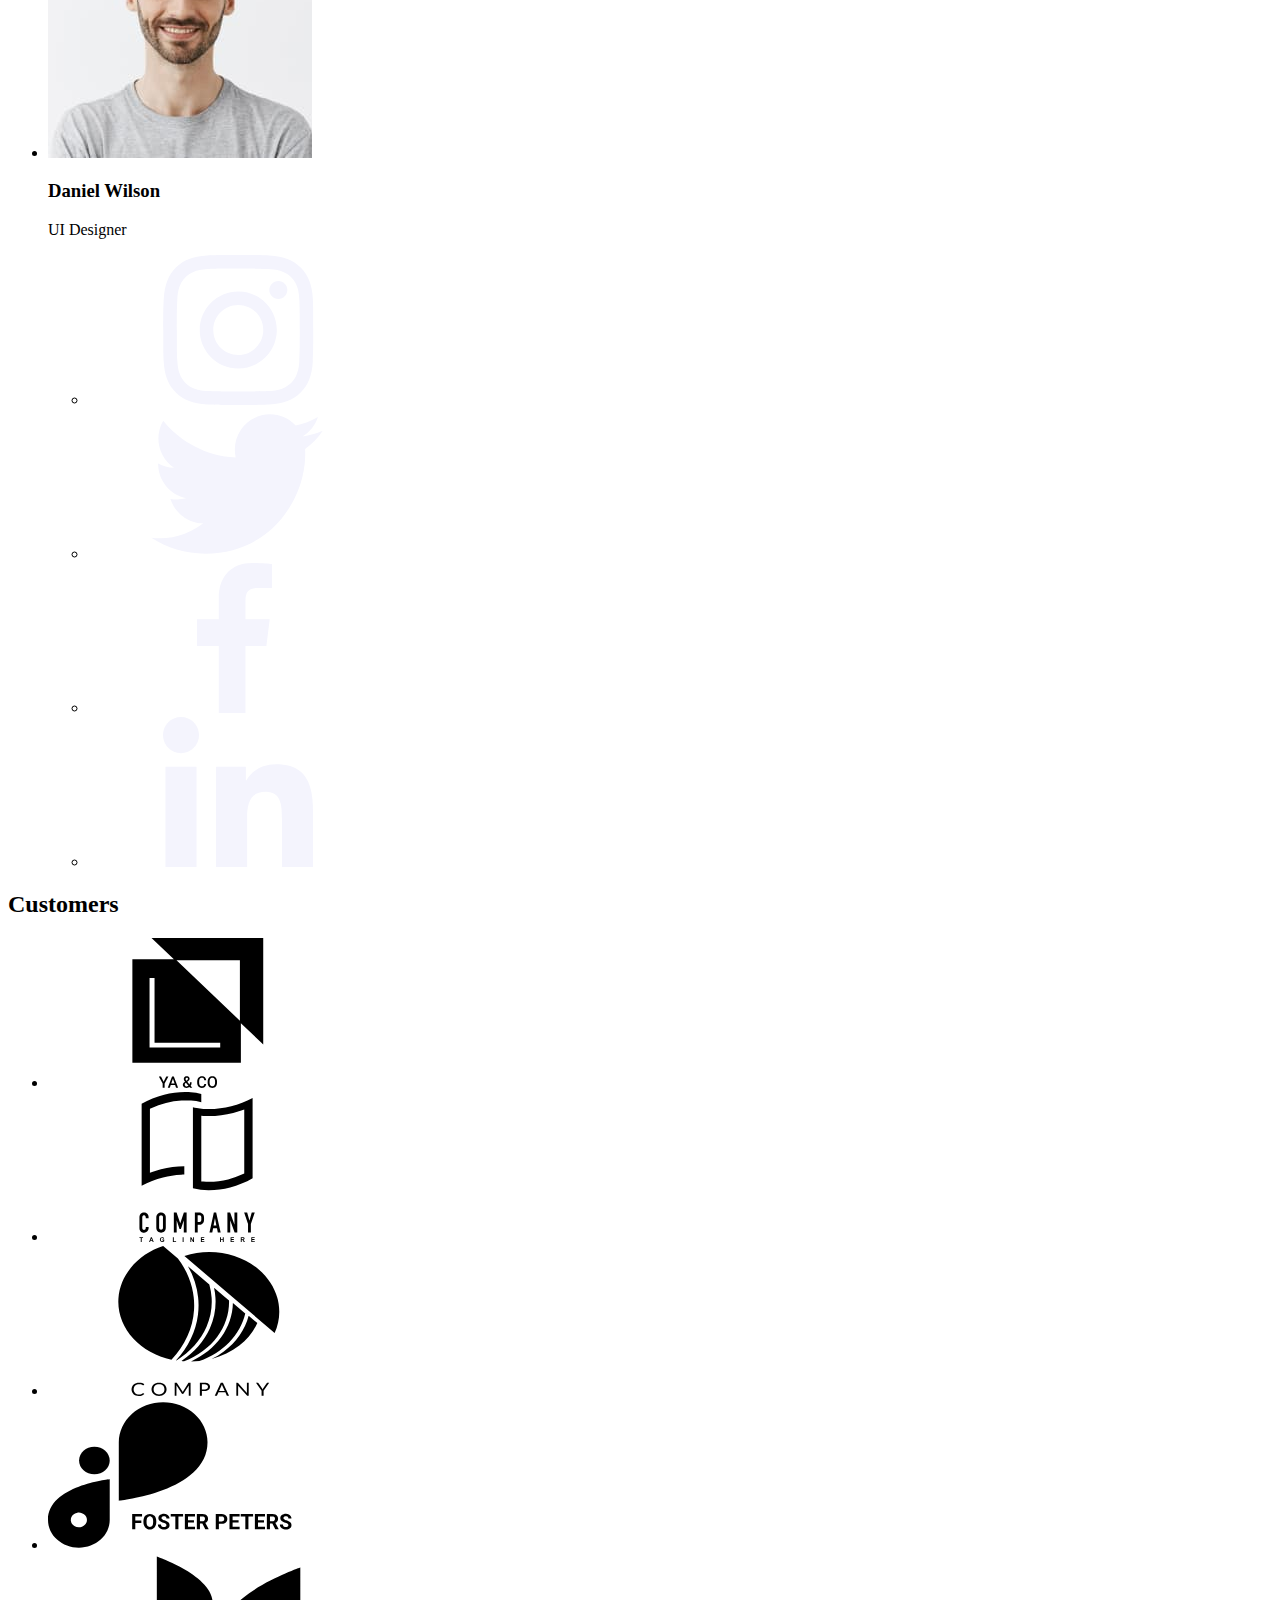
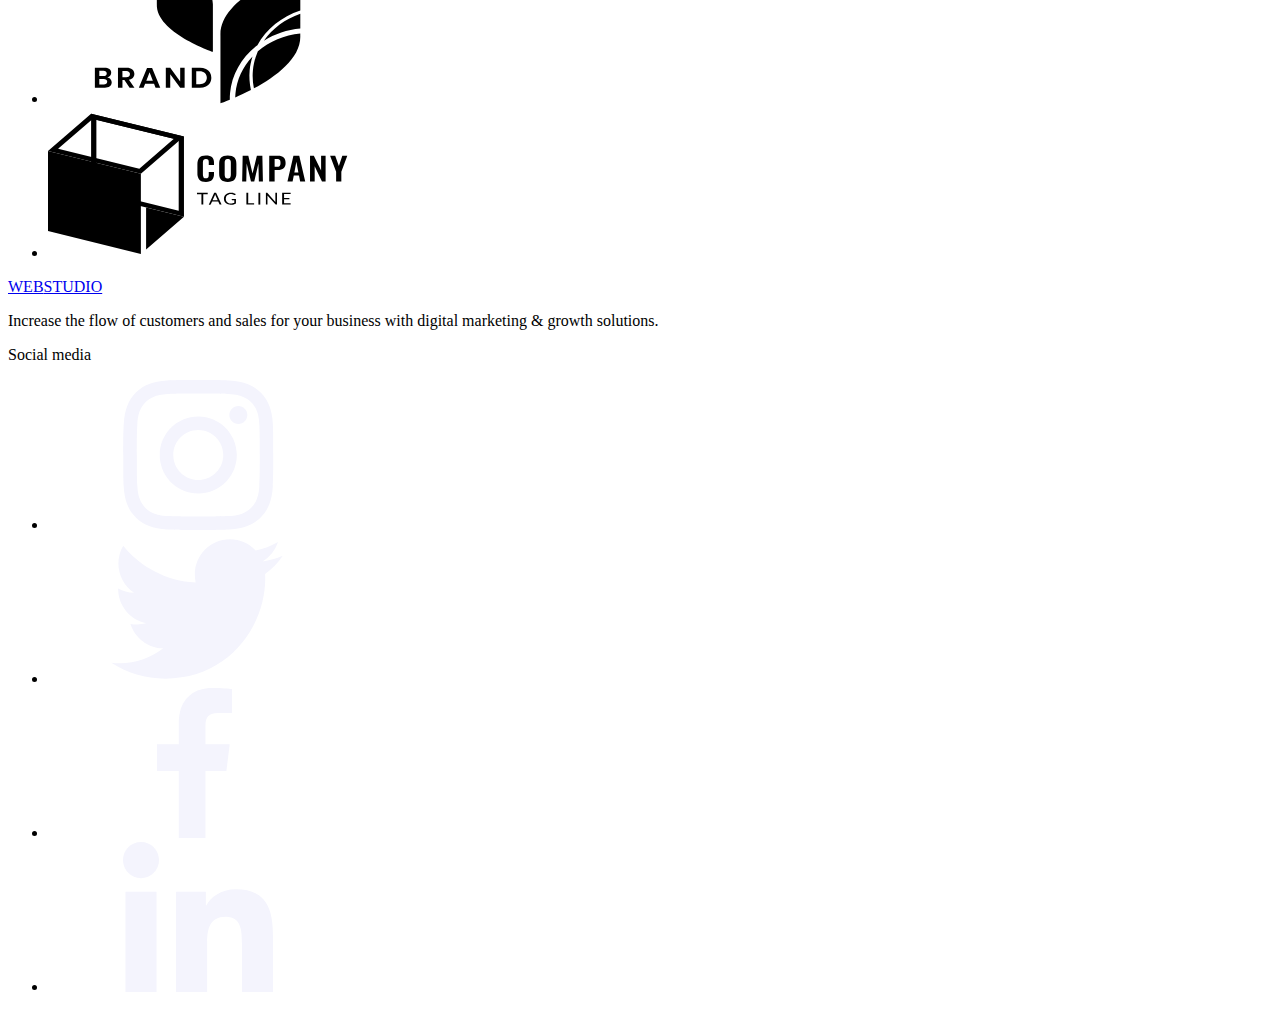
==== commit b2525306: "Update index.html" ====
--- a/index.html
+++ b/index.html
@@ -10,7 +10,7 @@
         integrity="sha512-wpPYUAdjBVSE4KJnH1VR1HeZfpl1ub8YT/NKx4PuQ5NmX2tKuGu6U/JRp5y+Y8XG2tV+wKQpNHVUX03MfMFn9Q=="
         crossorigin="anonymous" referrerpolicy="no-referrer"/>
     <link rel="stylesheet" href="https://fonts.googleapis.com/css2?family=Raleway:wght@800&family=Roboto:wght@400;500&display=swap">
-    <link rel="stylesheet" href="./CSS/styles.css">
+    <link rel="stylesheet" href="./css/styles.css">
     <link rel="stylesheet" href="./images/svg/sprite.svg">
 </head>
 
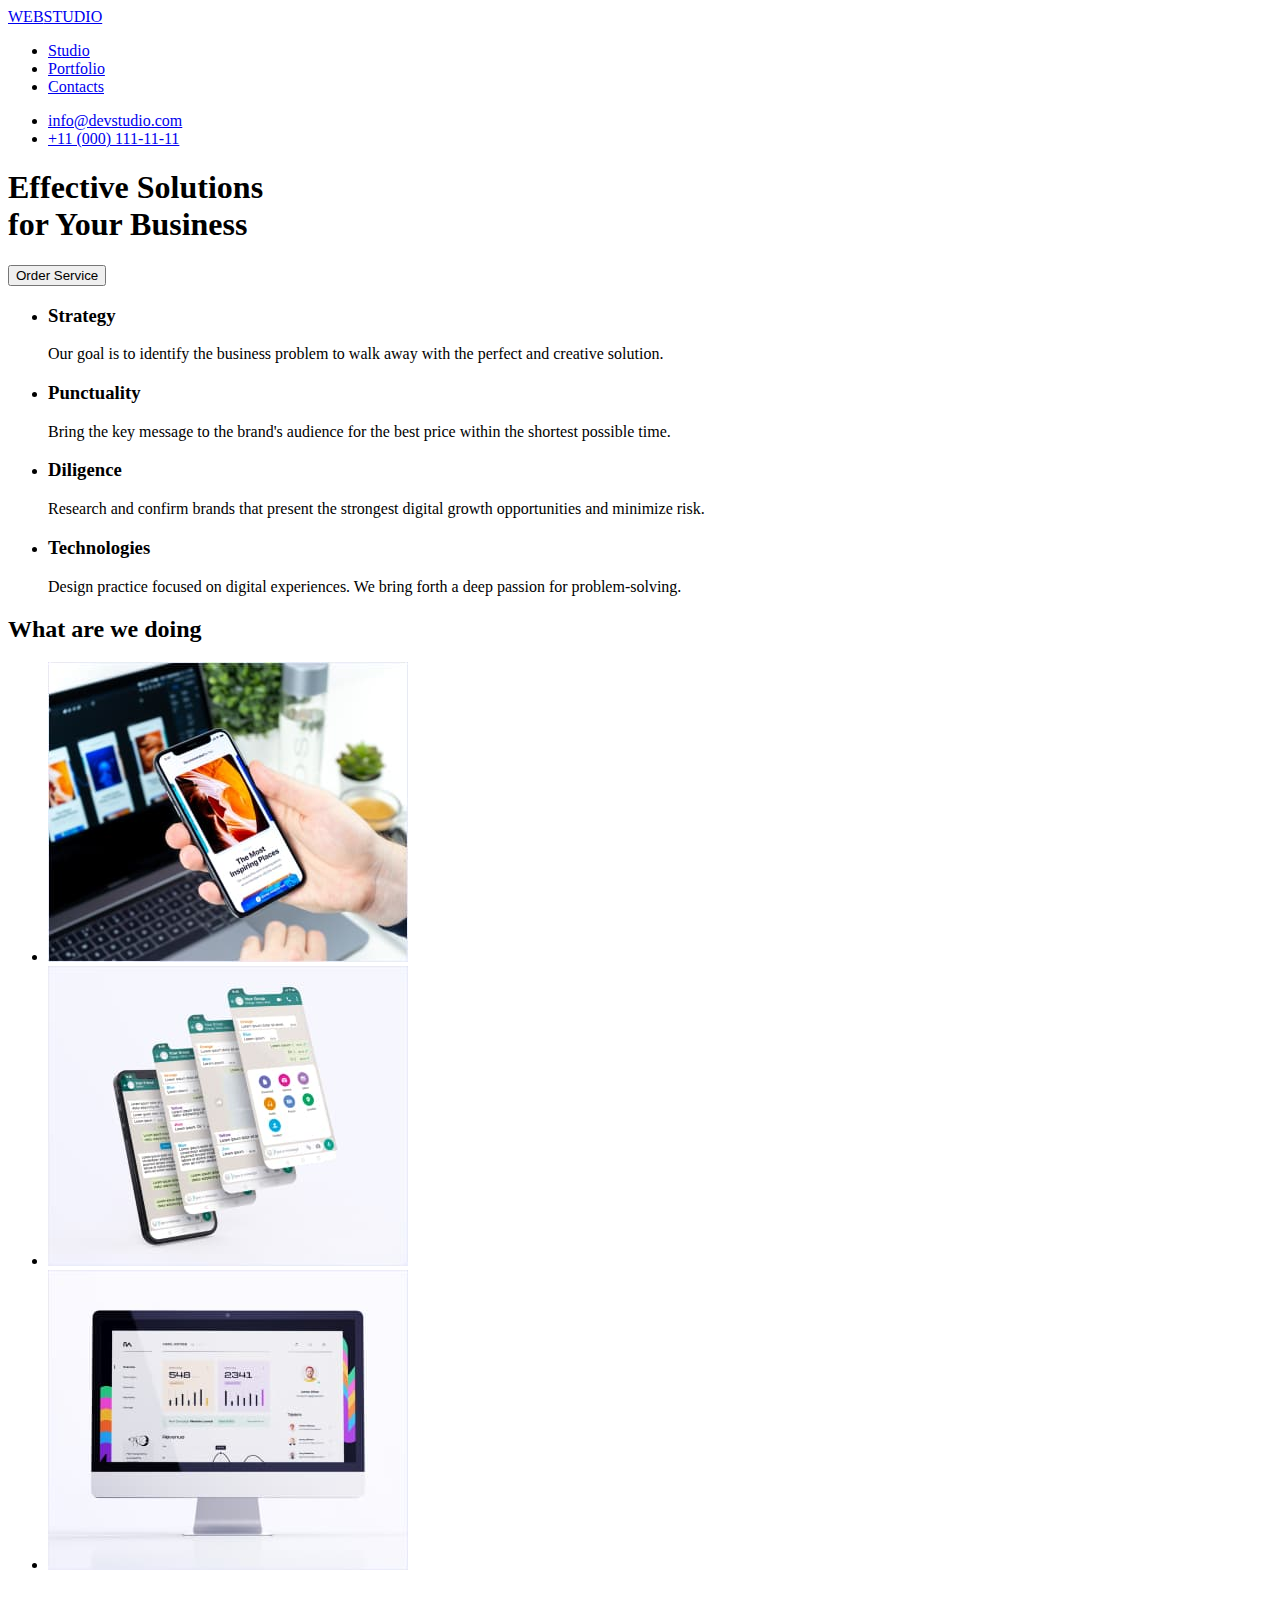
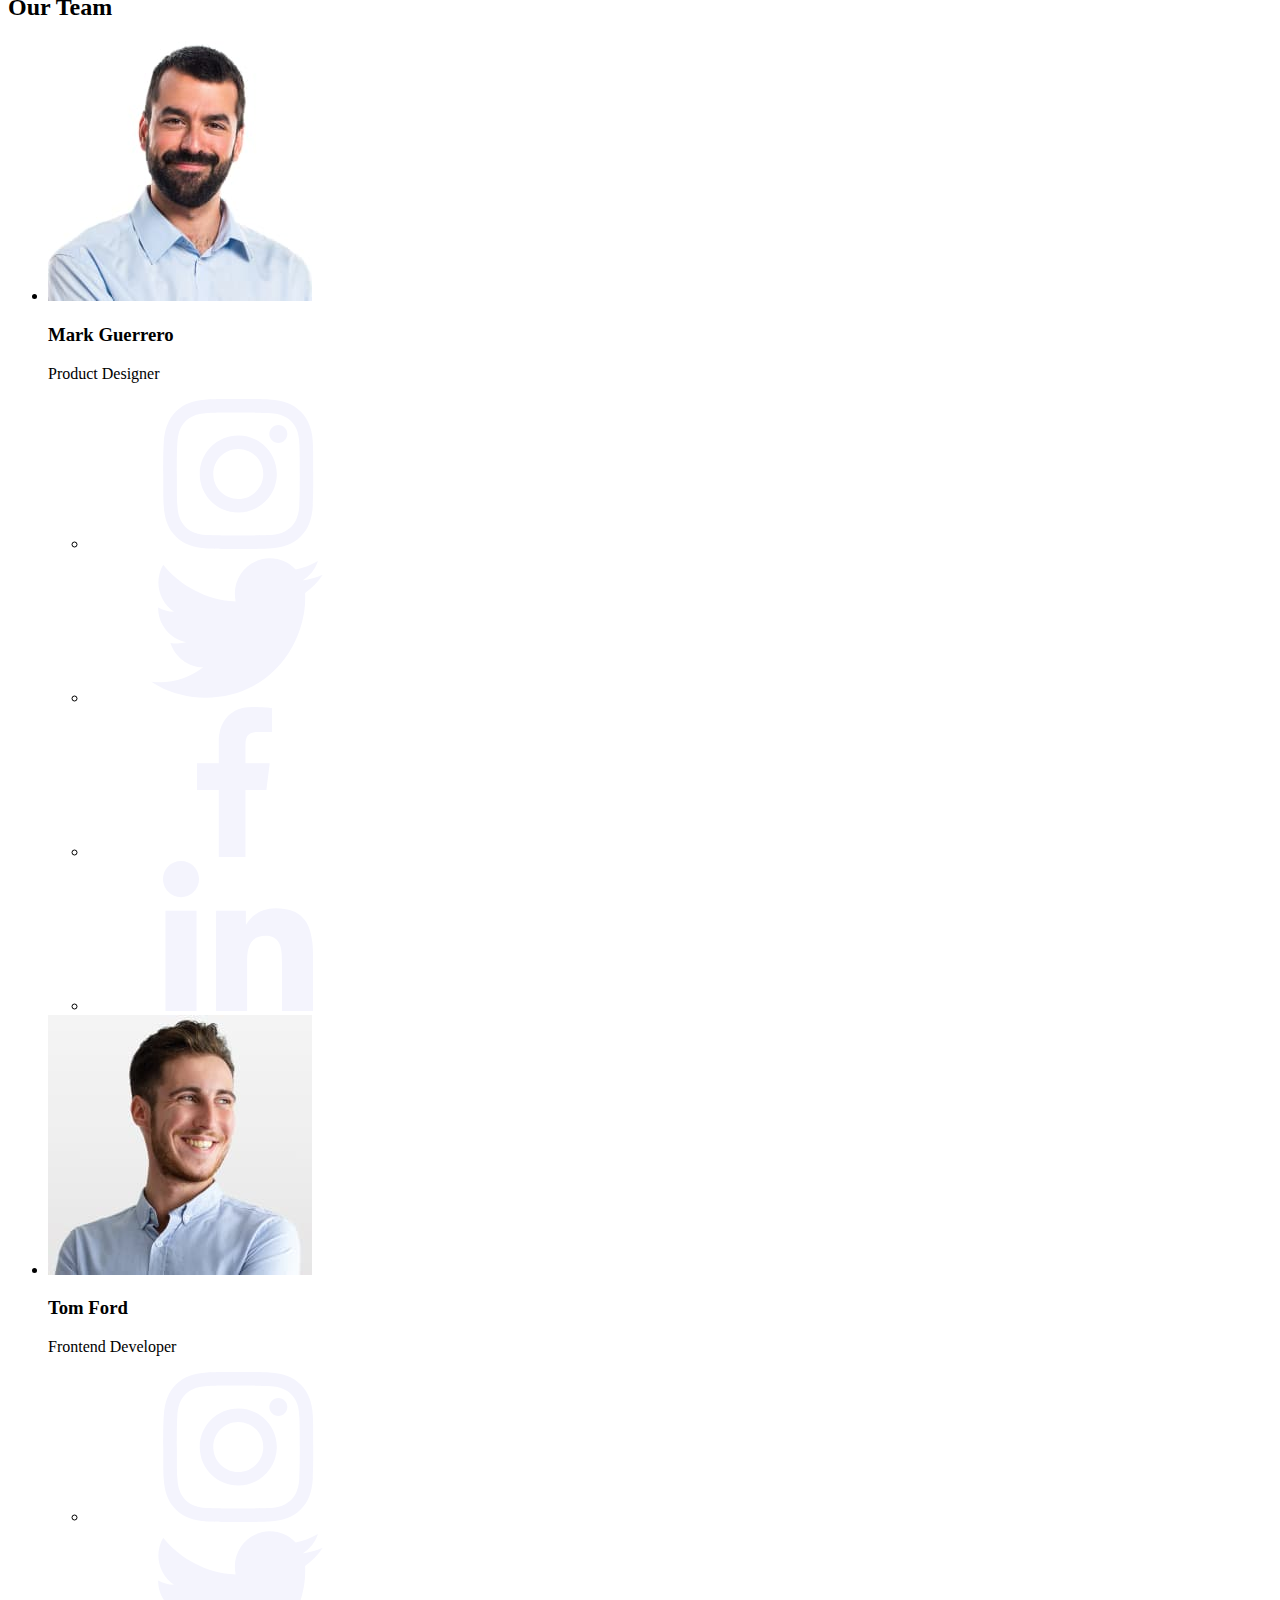
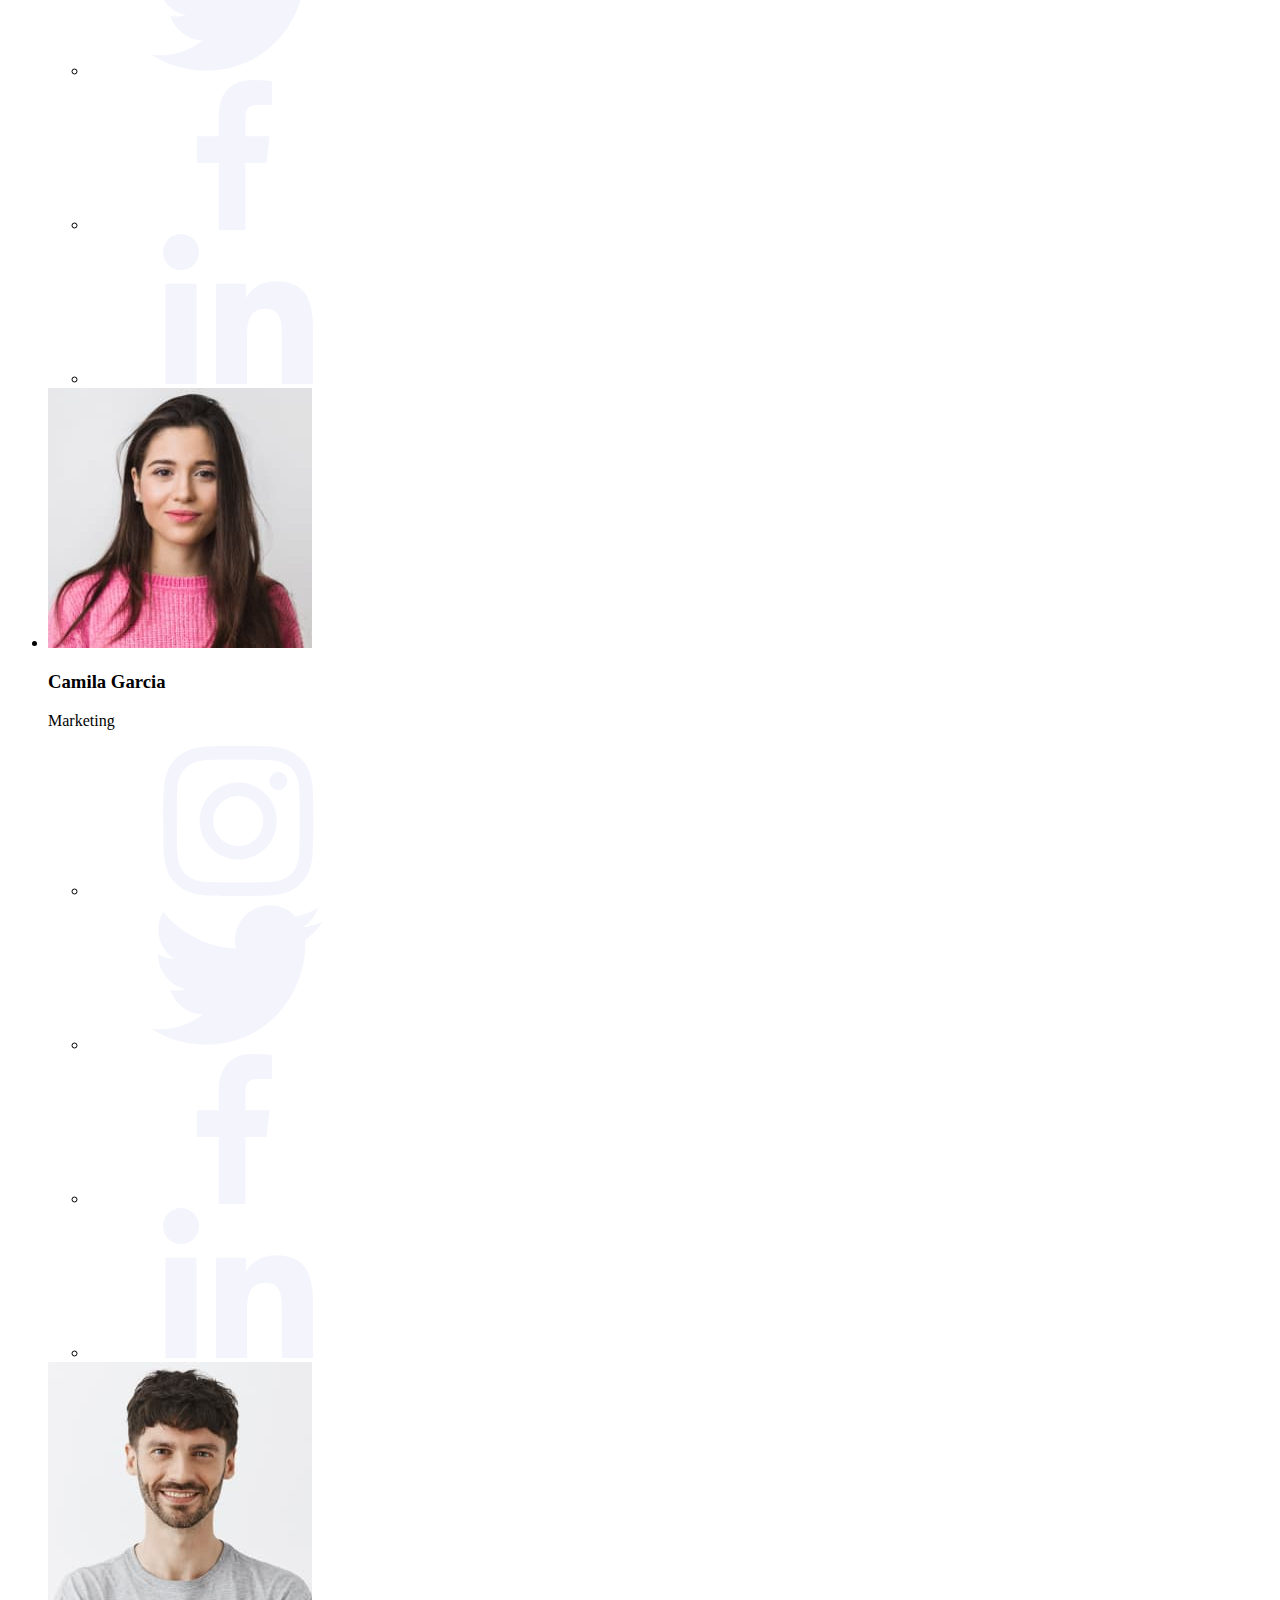
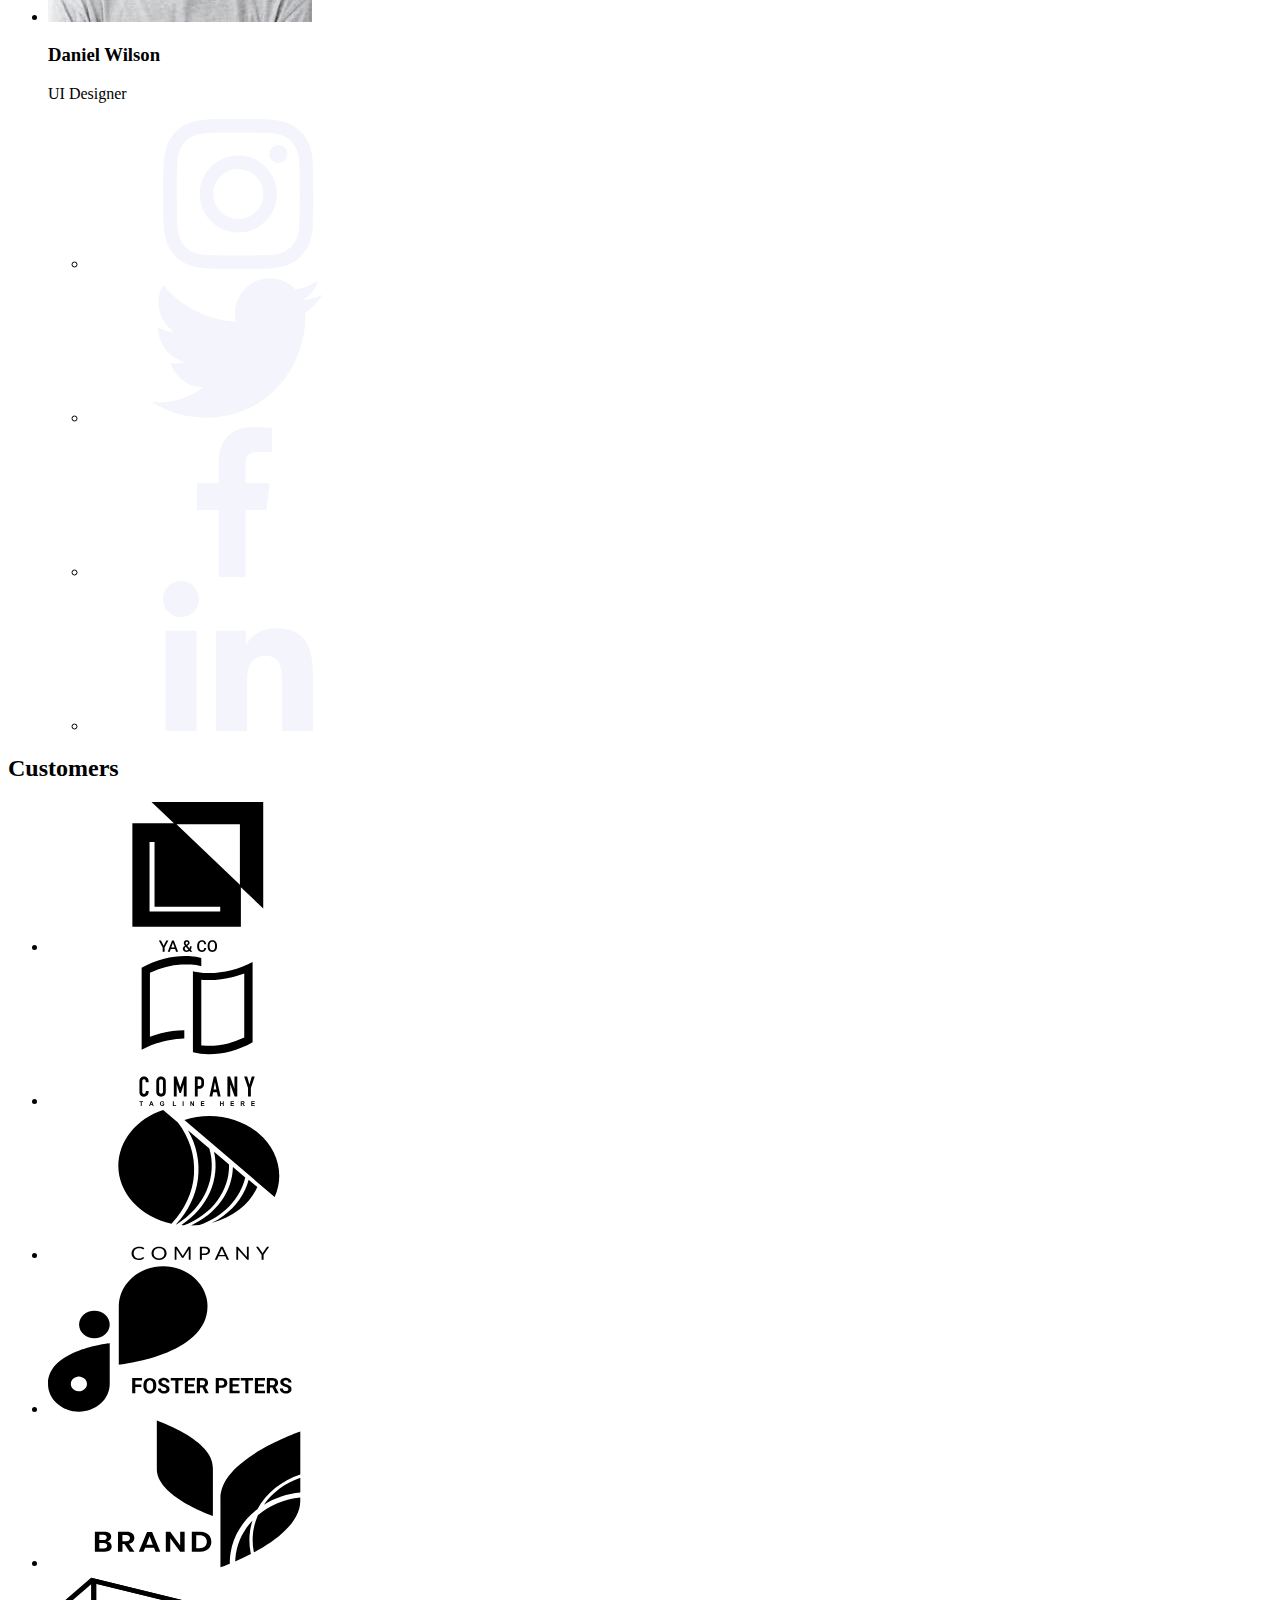
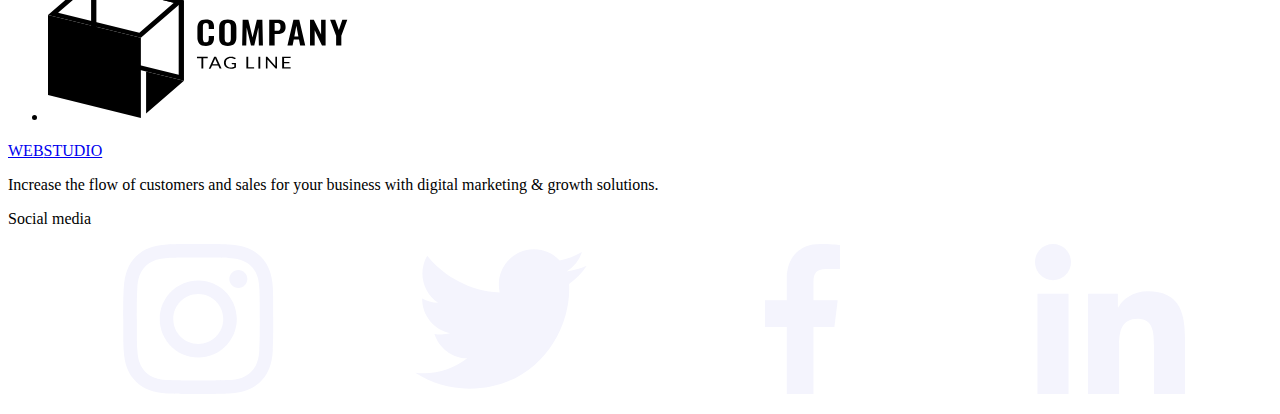
==== commit a9428288: "xzx" ====
--- a/index.html
+++ b/index.html
@@ -61,7 +61,7 @@
             <div class="content">
                 <ul class="list list-work">
                     <li class="list-content">
-                        <button class="antena"></button>
+                        <div class="antena"></div>
                         <h3 class="h3">
                             Strategy
                         </h3>
@@ -71,7 +71,7 @@
                         </p>
                     </li>
                     <li class="list-content">
-                        <button class="clock"></button>
+                        <div class="clock"></div>
                         <h3 class="h3">
                             Punctuality
                         </h3>
@@ -80,7 +80,7 @@
                         </p>
                     </li>
                     <li class="list-content">
-                        <button class="diagram"></button>
+                        <div class="diagram"></div>
                         <h3 class="h3">
                             Diligence
                         </h3>
@@ -89,7 +89,7 @@
                         </p>
                     </li>
                     <li class="list-content">
-                        <button class="cosmos"></button>
+                        <div class="cosmos"></div>
                         <h3 class="h3"> Technologies </h3>
                         <p class="p p-content">
                             Design practice focused on digital experiences. We bring forth a deep passion for problem-solving.
@@ -207,34 +207,40 @@
                 <h2 class="h2">Customers</h2>
                 <ul class="list client-list">
                     <li class="border">
-                        <svg class="list-compani">
-                            <use href="./images/svg/sprite.svg#icon-ya-co"></use>
-                        </svg>
-                    </li>
-                    <li class="border">
-                        <svg class="list-compani">
+                        <a class="link-customers" href=""><svg class="list-compani">
+                           <use class="qwe" href="./images/svg/sprite.svg#icon-ya-co"></use> 
+                        </svg></a>
+                        
+                    </li>
+                    <li class="border">
+                        <a href="" class="link-customers"><svg class="list-compani">
                             <use href="./images/svg/sprite.svg#icon-compani-3"></use>
-                        </svg>
-                    </li>
-                    <li class="border">
-                        <svg class="list-compani">
+                        </svg></a>
+                        
+                    </li>
+                    <li class="border">
+                        <a href="" class="link-customers"><svg class="list-compani">
                             <use href="./images/svg/sprite.svg#icon-compani-2"></use>
-                        </svg>
-                    </li>
-                    <li class="border">
-                        <svg class="list-compani">
+                        </svg></a>
+                        
+                    </li>
+                    <li class="border">
+                        <a href="" class="link-customers"><svg class="list-compani">
                             <use href="./images/svg/sprite.svg#icon-foster"></use>
-                        </svg>
-                    </li>
-                    <li class="border">
-                        <svg class="list-compani">
+                        </svg></a>
+                        
+                    </li>
+                    <li class="border">
+                        <a href="" class="link-customers"><svg class="list-compani">
                             <use href="./images/svg/sprite.svg#icon-brand"></use>
-                        </svg>
-                    </li>
-                    <li class="border">
-                        <svg class="list-compani">
+                        </svg></a>
+                        
+                    </li>
+                    <li class="border">
+                        <a href="" class="link-customers"><svg class="list-compani">
                             <use href="./images/svg/sprite.svg#icon-compani"></use>
-                        </svg>
+                        </svg></a>
+                        
                     </li>
                 </ul>
             </div>
@@ -254,20 +260,19 @@
             <div class="list-social-footer">
                 <p class="footer">Social media</p>
                 <ul id="contact" class="list list-footer">
-                    <li class="border-team-footer"><svg class="list-team-footer">
+                    <a class="border-team-footer" href=""><svg class="list-team-footer">
                             <use href="./images/svg/sprite.svg#icon-instagram-2"></use>
-                        </svg></li>
-                    <li class="border-team-footer"><svg class="list-team-footer">
+                        </svg></a>
+                    <a class="border-team-footer" href=""><svg class="list-team-footer">
                             <use href="./images/svg/sprite.svg#icon-Twitter-1"></use>
-                        </svg></li>
-                    <li class="border-team-footer"><svg class="list-team-footer">
+                        </svg></a>
+                    <a class="border-team-footer" href=""><svg class="list-team-footer">
                             <use href="./images/svg/sprite.svg#icon-Vector"></use>
-                        </svg></li>
-                    <li class="border-team-footer"><svg class="list-team-footer">
+                        </svg></a>
+                    <a class="border-team-footer" href=""><svg class="list-team-footer">
                             <use href="./images/svg/sprite.svg#icon-linkedin-1"></use>
-                        </svg></li>
-                </ul>
-            </div>
-        </div>
+                        </svg></a>
+                </ul> 
+            </div>
     </footer>
 </body>
